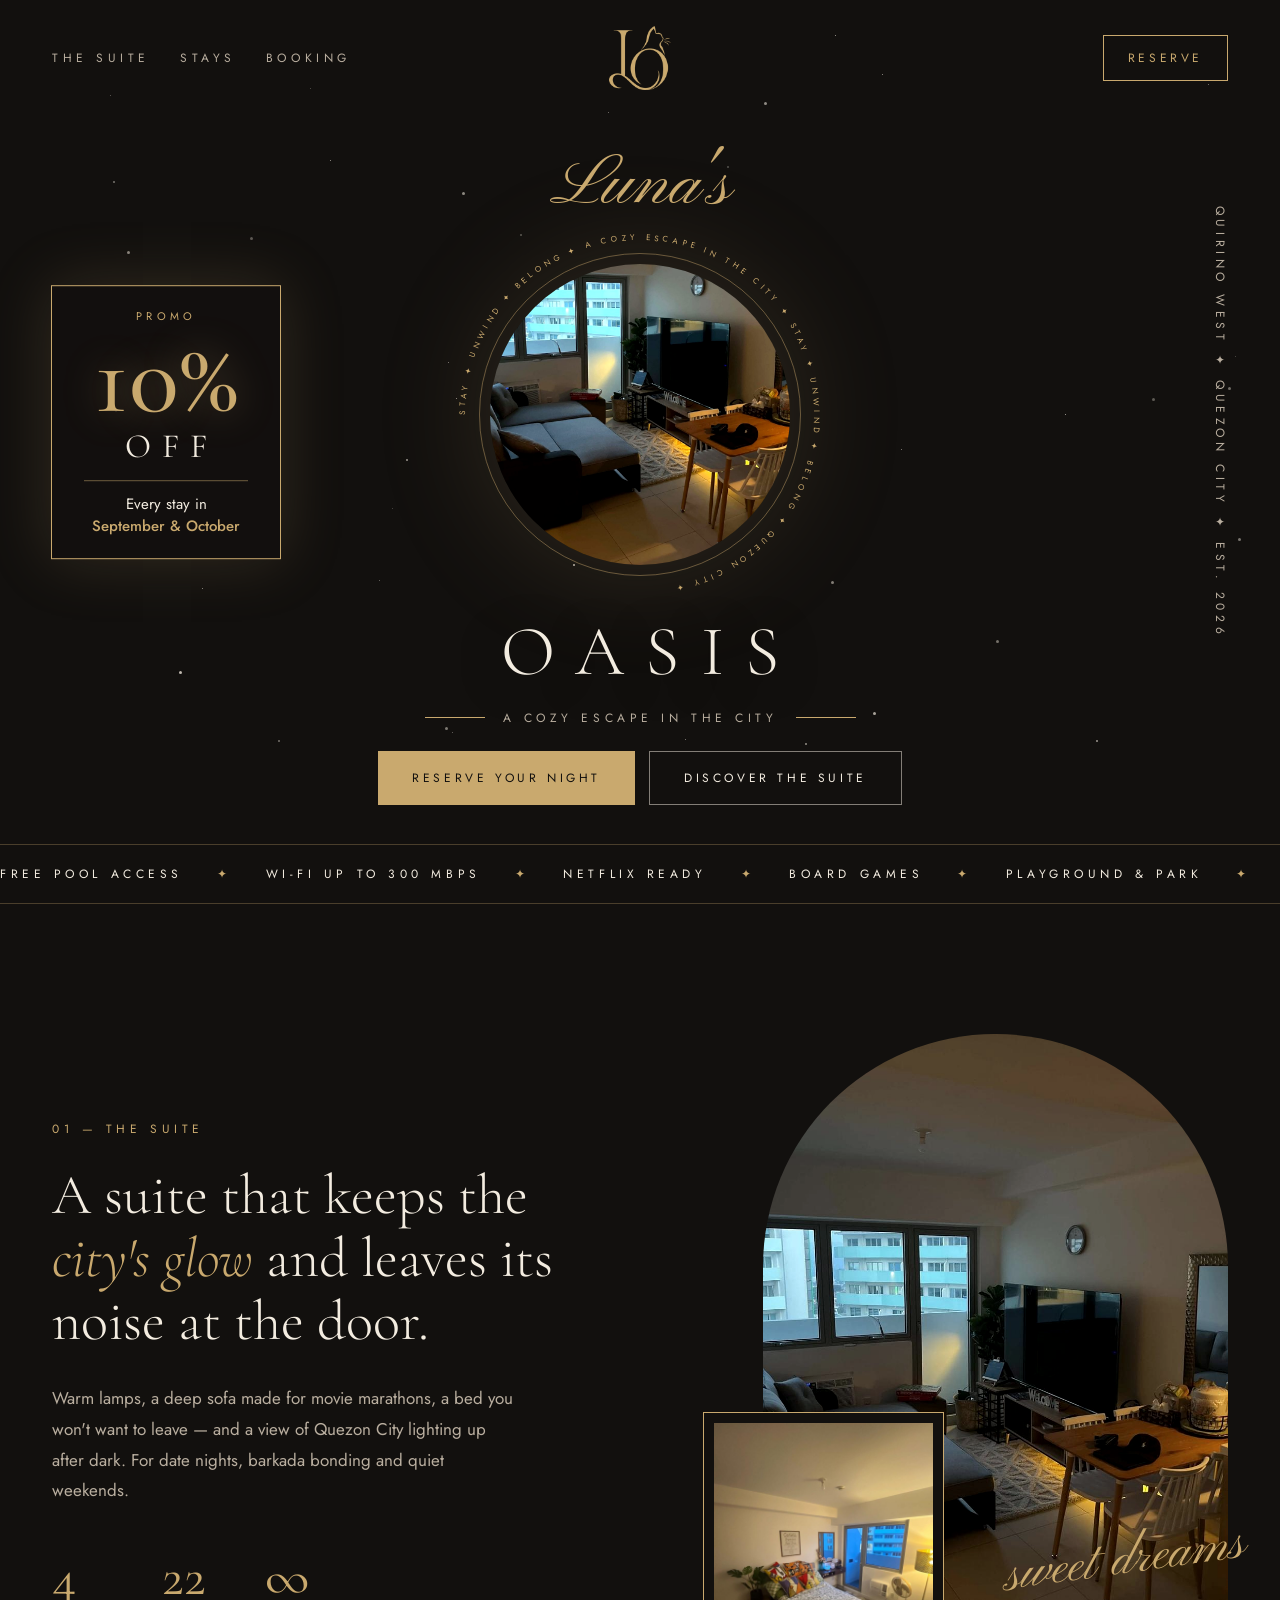
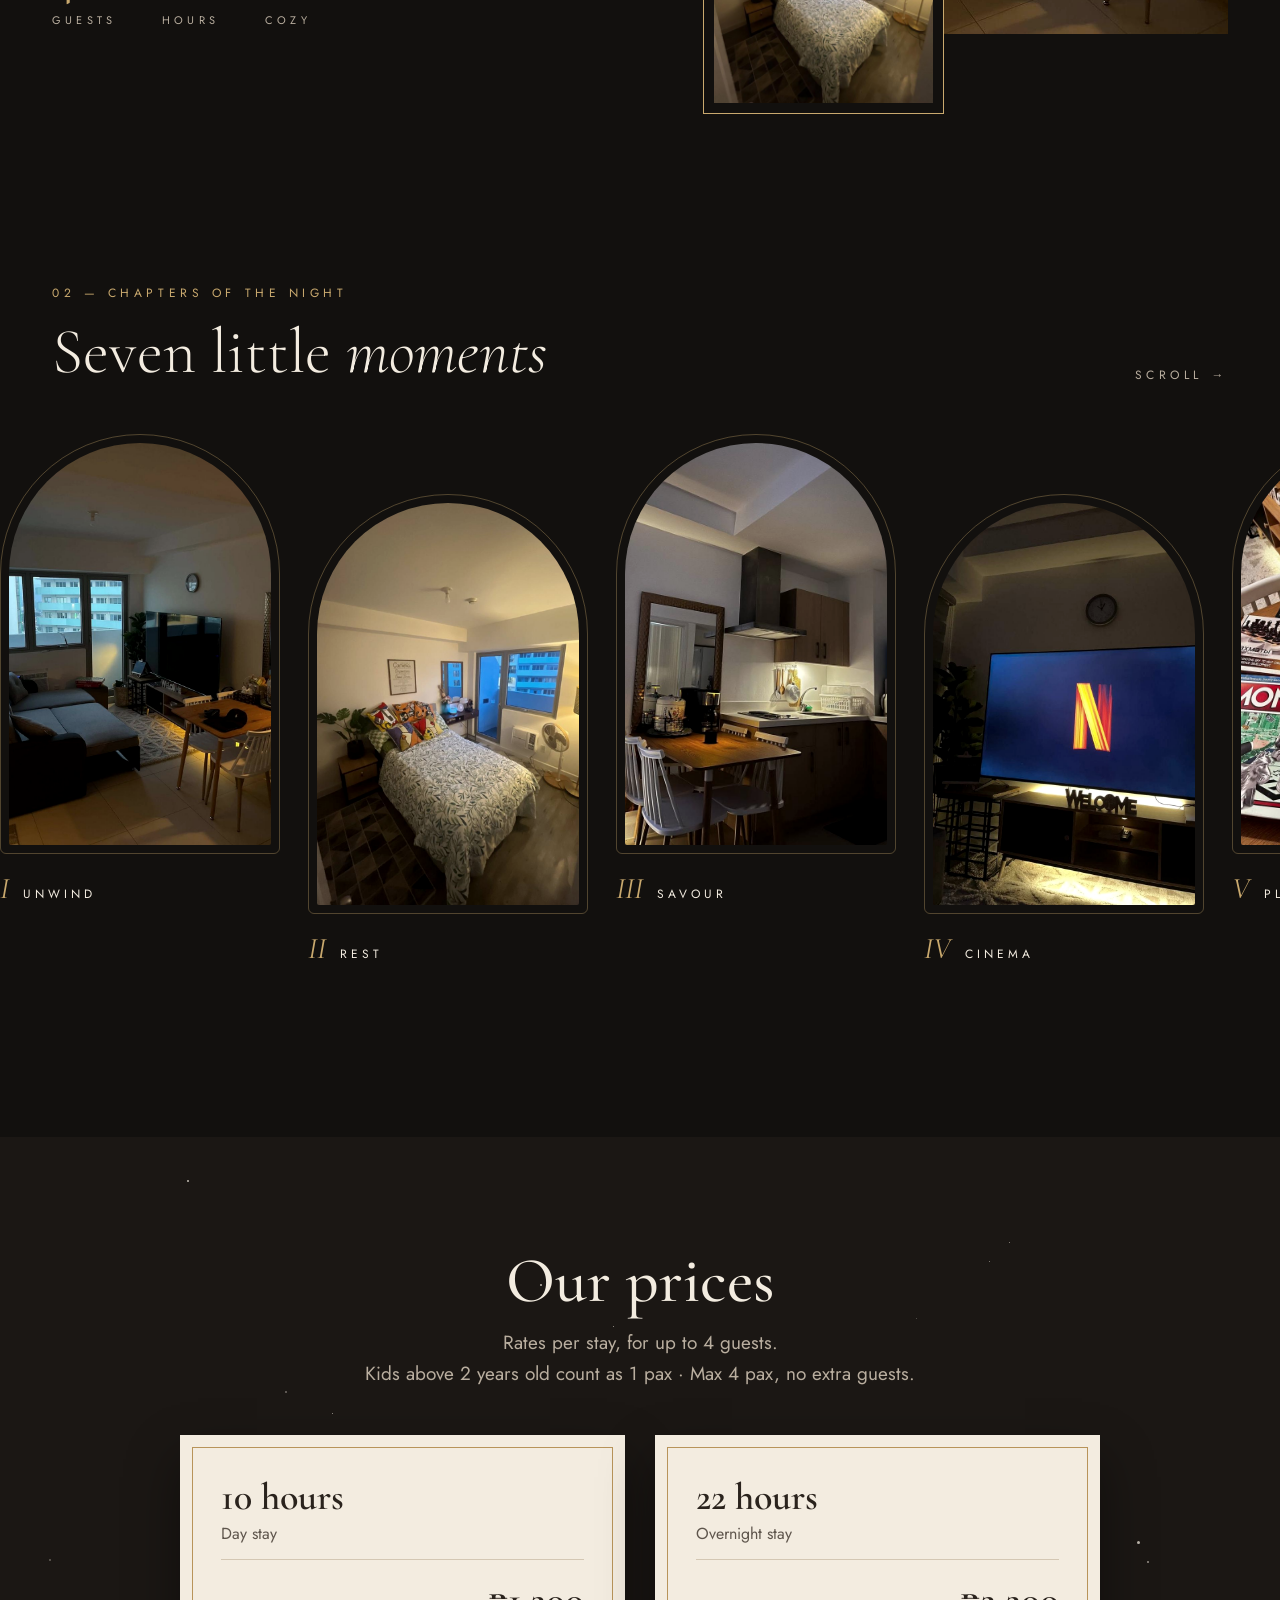
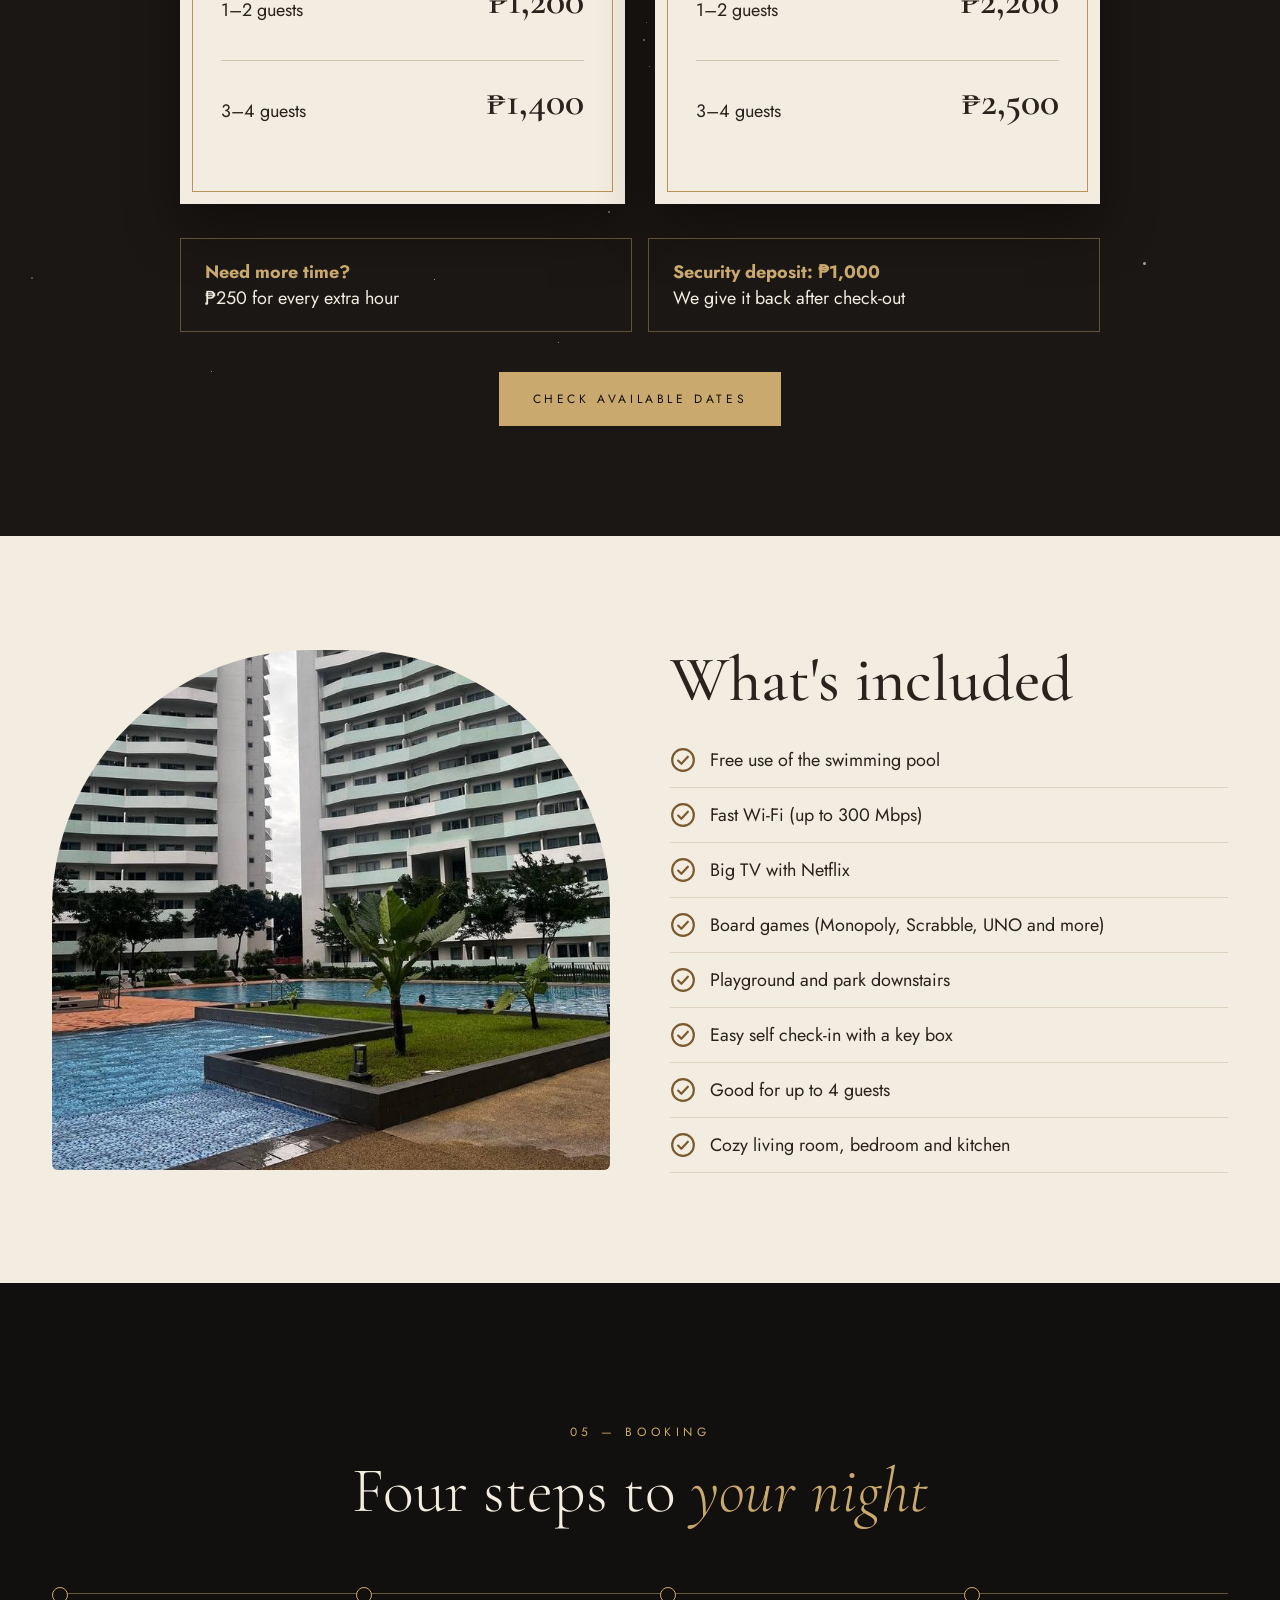
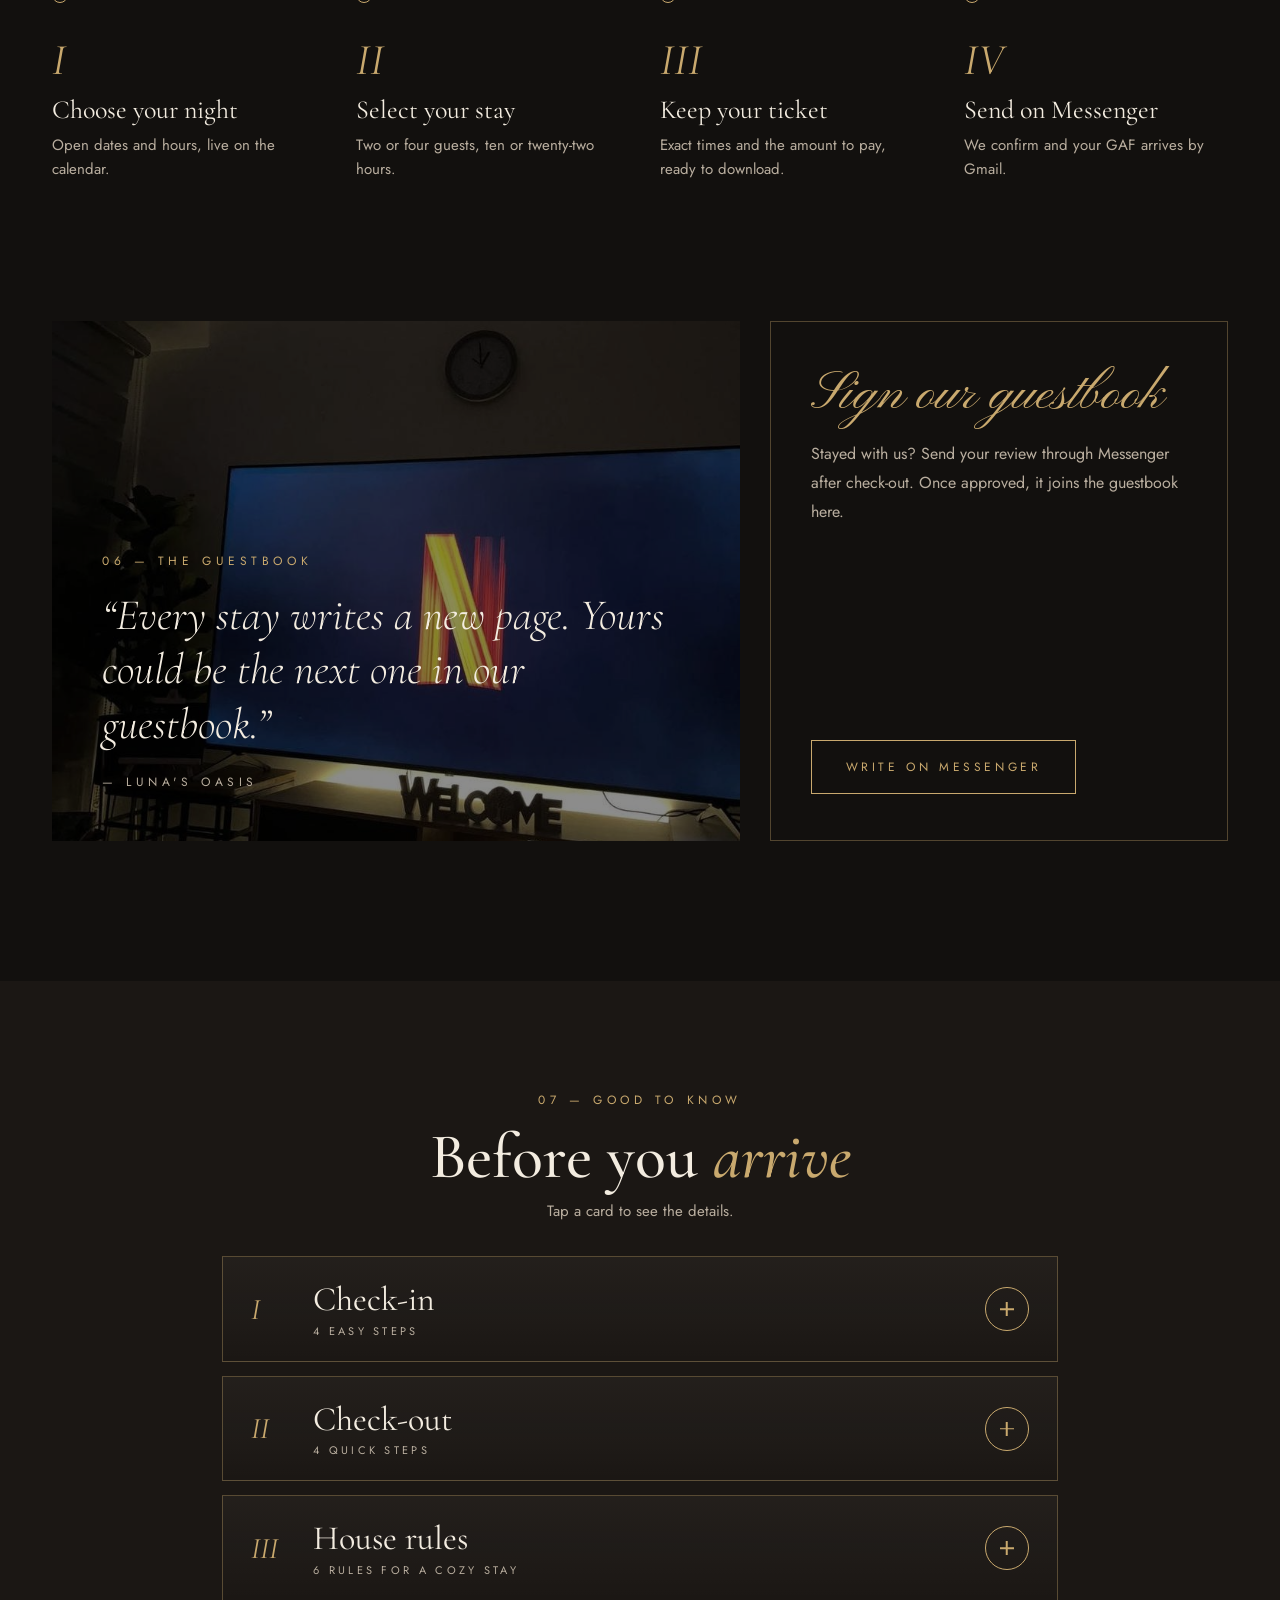
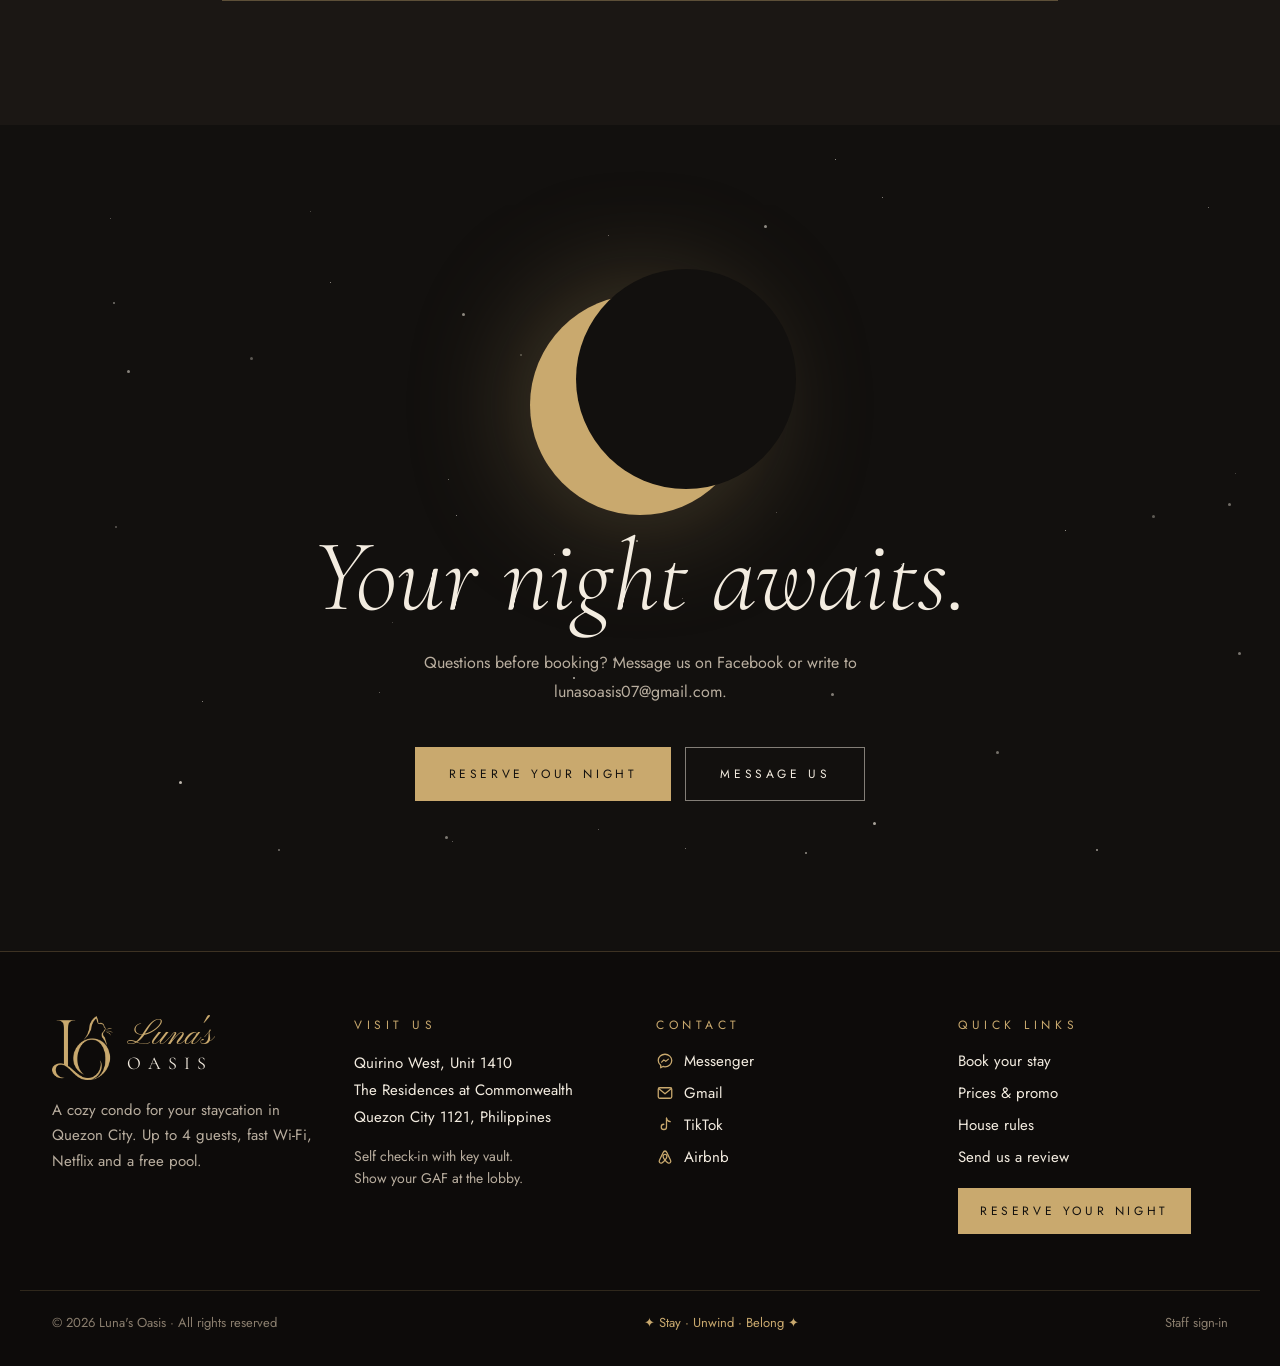
==== index.html @ e3eeac8c "Admin overview, guestbook reviews" ====
<!doctype html>
<html lang="en">
<head>
<meta charset="utf-8">
<meta name="viewport" content="width=device-width, initial-scale=1">
<title>Luna's Oasis — Staycation Condo in Quezon City</title>
<meta name="description" content="Luna's Oasis is a cozy staycation condo at The Residences at Commonwealth, Quezon City. Pool, 300 Mbps Wi-Fi, Netflix and city views. 10-hour and 22-hour stays from ₱1,200.">
<meta name="theme-color" content="#12100E">
<link rel="icon" type="image/png" href="assets/img/logo.png">
<meta property="og:type" content="website">
<meta property="og:title" content="Luna's Oasis — Staycation Condo in Quezon City">
<meta property="og:description" content="Pool, Netflix, city views and self check-in. 10-hour and 22-hour stays from ₱1,200.">
<meta property="og:image" content="https://lunasoasis.github.io/assets/img/hero-living.jpg">
<meta property="og:url" content="https://lunasoasis.github.io/">
<link rel="preconnect" href="https://fonts.googleapis.com">
<link rel="preconnect" href="https://fonts.gstatic.com" crossorigin>
<link href="https://fonts.googleapis.com/css2?family=Cormorant+Garamond:ital,wght@0,300;0,400;0,500;0,600;1,300;1,400&amp;family=Jost:wght@300;400;500&amp;family=Pinyon+Script&amp;display=swap" rel="stylesheet">
<link rel="stylesheet" href="css/landing.css?v=4">
</head>
<body>
<div style="font-family: Jost, sans-serif; color: #F3ECE0; background: #12100E; overflow: hidden">

  <section style="position: relative; min-height: 980px; background: #12100E">
    <span style="position: absolute; left: 56.8%; top: 19.7%; width: 2px; height: 2px; border-radius: 50%; background: #F3ECE0; opacity: 0.30"></span><span style="position: absolute; left: 70.4%; top: 53.2%; width: 1px; height: 1px; border-radius: 50%; background: #F3ECE0; opacity: 0.59"></span><span style="position: absolute; left: 49.7%; top: 50.3%; width: 2px; height: 2px; border-radius: 50%; background: #F3ECE0; opacity: 0.68"></span><span style="position: absolute; left: 46.7%; top: 85.2%; width: 1px; height: 1px; border-radius: 50%; background: #F3ECE0; opacity: 0.45"></span><span style="position: absolute; left: 25.8%; top: 19.0%; width: 1px; height: 1px; border-radius: 50%; background: #F3ECE0; opacity: 0.68"></span><span style="position: absolute; left: 9.9%; top: 29.7%; width: 3px; height: 3px; border-radius: 50%; background: #F3ECE0; opacity: 0.52"></span><span style="position: absolute; left: 35.0%; top: 42.9%; width: 1px; height: 1px; border-radius: 50%; background: #F3ECE0; opacity: 0.58"></span><span style="position: absolute; left: 9.0%; top: 48.6%; width: 2px; height: 2px; border-radius: 50%; background: #F3ECE0; opacity: 0.34"></span><span style="position: absolute; left: 34.8%; top: 86.1%; width: 3px; height: 3px; border-radius: 50%; background: #F3ECE0; opacity: 0.48"></span><span style="position: absolute; left: 94.4%; top: 9.9%; width: 1px; height: 1px; border-radius: 50%; background: #F3ECE0; opacity: 0.56"></span><span style="position: absolute; left: 77.8%; top: 75.8%; width: 3px; height: 3px; border-radius: 50%; background: #F3ECE0; opacity: 0.44"></span><span style="position: absolute; left: 35.6%; top: 47.2%; width: 1px; height: 1px; border-radius: 50%; background: #F3ECE0; opacity: 0.69"></span><span style="position: absolute; left: 8.6%; top: 11.3%; width: 1px; height: 1px; border-radius: 50%; background: #F3ECE0; opacity: 0.40"></span><span style="position: absolute; left: 68.9%; top: 8.8%; width: 1px; height: 1px; border-radius: 50%; background: #F3ECE0; opacity: 0.65"></span><span style="position: absolute; left: 31.7%; top: 54.4%; width: 2px; height: 2px; border-radius: 50%; background: #F3ECE0; opacity: 0.62"></span><span style="position: absolute; left: 44.8%; top: 66.8%; width: 2px; height: 2px; border-radius: 50%; background: #F3ECE0; opacity: 0.74"></span><span style="position: absolute; left: 35.3%; top: 86.7%; width: 1px; height: 1px; border-radius: 50%; background: #F3ECE0; opacity: 0.45"></span><span style="position: absolute; left: 60.6%; top: 46.9%; width: 1px; height: 1px; border-radius: 50%; background: #F3ECE0; opacity: 0.37"></span><span style="position: absolute; left: 29.6%; top: 68.7%; width: 1px; height: 1px; border-radius: 50%; background: #F3ECE0; opacity: 0.47"></span><span style="position: absolute; left: 90.0%; top: 47.2%; width: 3px; height: 3px; border-radius: 50%; background: #F3ECE0; opacity: 0.34"></span><span style="position: absolute; left: 40.6%; top: 27.7%; width: 2px; height: 2px; border-radius: 50%; background: #F3ECE0; opacity: 0.33"></span><span style="position: absolute; left: 43.3%; top: 52.0%; width: 1px; height: 1px; border-radius: 50%; background: #F3ECE0; opacity: 0.64"></span><span style="position: absolute; left: 96.7%; top: 63.8%; width: 3px; height: 3px; border-radius: 50%; background: #F3ECE0; opacity: 0.46"></span><span style="position: absolute; left: 24.2%; top: 10.4%; width: 1px; height: 1px; border-radius: 50%; background: #F3ECE0; opacity: 0.33"></span><span style="position: absolute; left: 65.2%; top: 4.1%; width: 1px; height: 1px; border-radius: 50%; background: #F3ECE0; opacity: 0.71"></span><span style="position: absolute; left: 19.5%; top: 28.1%; width: 3px; height: 3px; border-radius: 50%; background: #F3ECE0; opacity: 0.33"></span><span style="position: absolute; left: 53.3%; top: 57.3%; width: 1px; height: 1px; border-radius: 50%; background: #F3ECE0; opacity: 0.43"></span><span style="position: absolute; left: 14.0%; top: 79.5%; width: 3px; height: 3px; border-radius: 50%; background: #F3ECE0; opacity: 0.77"></span><span style="position: absolute; left: 64.9%; top: 68.8%; width: 3px; height: 3px; border-radius: 50%; background: #F3ECE0; opacity: 0.50"></span><span style="position: absolute; left: 85.6%; top: 87.7%; width: 2px; height: 2px; border-radius: 50%; background: #F3ECE0; opacity: 0.62"></span><span style="position: absolute; left: 55.7%; top: 38.4%; width: 1px; height: 1px; border-radius: 50%; background: #F3ECE0; opacity: 0.47"></span><span style="position: absolute; left: 48.2%; top: 38.6%; width: 1px; height: 1px; border-radius: 50%; background: #F3ECE0; opacity: 0.35"></span><span style="position: absolute; left: 96.5%; top: 42.2%; width: 1px; height: 1px; border-radius: 50%; background: #F3ECE0; opacity: 0.31"></span><span style="position: absolute; left: 59.7%; top: 12.1%; width: 3px; height: 3px; border-radius: 50%; background: #F3ECE0; opacity: 0.56"></span><span style="position: absolute; left: 53.5%; top: 87.5%; width: 1px; height: 1px; border-radius: 50%; background: #F3ECE0; opacity: 0.59"></span><span style="position: absolute; left: 8.8%; top: 21.5%; width: 2px; height: 2px; border-radius: 50%; background: #F3ECE0; opacity: 0.46"></span><span style="position: absolute; left: 62.9%; top: 88.0%; width: 2px; height: 2px; border-radius: 50%; background: #F3ECE0; opacity: 0.58"></span><span style="position: absolute; left: 47.5%; top: 13.3%; width: 1px; height: 1px; border-radius: 50%; background: #F3ECE0; opacity: 0.52"></span><span style="position: absolute; left: 95.9%; top: 45.8%; width: 3px; height: 3px; border-radius: 50%; background: #F3ECE0; opacity: 0.42"></span><span style="position: absolute; left: 15.8%; top: 69.7%; width: 1px; height: 1px; border-radius: 50%; background: #F3ECE0; opacity: 0.66"></span><span style="position: absolute; left: 47.9%; top: 64.6%; width: 3px; height: 3px; border-radius: 50%; background: #F3ECE0; opacity: 0.53"></span><span style="position: absolute; left: 21.7%; top: 87.7%; width: 2px; height: 2px; border-radius: 50%; background: #F3ECE0; opacity: 0.45"></span><span style="position: absolute; left: 68.2%; top: 84.4%; width: 3px; height: 3px; border-radius: 50%; background: #F3ECE0; opacity: 0.67"></span><span style="position: absolute; left: 30.6%; top: 60.2%; width: 1px; height: 1px; border-radius: 50%; background: #F3ECE0; opacity: 0.30"></span><span style="position: absolute; left: 83.2%; top: 49.1%; width: 1px; height: 1px; border-radius: 50%; background: #F3ECE0; opacity: 0.75"></span><span style="position: absolute; left: 36.1%; top: 22.8%; width: 3px; height: 3px; border-radius: 50%; background: #F3ECE0; opacity: 0.55"></span>
      <header class="wrap" style="position: relative; z-index: 3; width: 100%; display: grid; grid-template-columns: 1fr auto 1fr; align-items: center; gap: 16px; padding-top: 26px; padding-bottom: 26px">
      <nav class="hide-m" aria-label="Main" style="display: flex; gap: 30px"><a href="#suite" class="cap" style="color: #B9AE9F; text-decoration: none">The suite</a><a href="#prices" class="cap" style="color: #B9AE9F; text-decoration: none">Stays</a><a href="#ritual" class="cap" style="color: #B9AE9F; text-decoration: none">Booking</a></nav>
      <a href="./" class="logo-link" aria-label="Luna's Oasis home" style="display: flex; align-items: center; justify-content: center; text-decoration: none"><img src="assets/img/logo.png" alt="Luna's Oasis" style="height: 64px; width: auto"></a>
      <div class="head-right" style="display: flex; justify-content: flex-end"><a href="book.html" class="btn" style="border: 1px solid #C9A96E; color: #C9A96E; min-height: 46px; padding: 0 24px">Reserve</a></div>
    </header>

    <div style="position: relative; z-index: 2; display: flex; flex-direction: column; align-items: center; padding: 10px 18px 0">
      <div class="luna" style="font-family: 'Pinyon Script', cursive; font-size: 120px; line-height: 1; color: #C9A96E; position: relative; z-index: 3; margin-bottom: -46px">Luna's</div>
      <div style="position: relative; width: min(600px, 88vw); aspect-ratio: 1">
        <svg class="ring" viewBox="0 0 600 600" aria-hidden="true" style="position: absolute; inset: 0; width: 100%; height: 100%">
          <defs><path id="circ" d="M300,300 m-282,0 a282,282 0 1,1 564,0 a282,282 0 1,1 -564,0"></path></defs>
          <text font-size="13" letter-spacing="7" fill="#C9A96E" font-family="Jost, sans-serif"><textPath href="#circ">STAY ✦ UNWIND ✦ BELONG ✦ A COZY ESCAPE IN THE CITY ✦ STAY ✦ UNWIND ✦ BELONG ✦ QUEZON CITY ✦ </textPath></text>
        </svg>
        <div style="position: absolute; inset: 36px; border-radius: 50%; border: 1px solid rgba(201,169,110,.45); padding: 10px; box-sizing: border-box">
          <div style="width: 100%; height: 100%; border-radius: 50%; overflow: hidden; box-shadow: 0 0 120px rgba(201,169,110,.18)"><img src="assets/img/hero-living.jpg" alt="Luna's Oasis living room" style="width: 100%; height: 100%; object-fit: cover; object-position: center top; display: block; transform: scale(1.1); transform-origin: center top; filter: saturate(.95) contrast(1.04)"></div>
        </div>
      </div>
      <div class="oasis" style="font-family: 'Cormorant Garamond', serif; font-weight: 300; font-size: 170px; letter-spacing: .32em; padding-left: .32em; line-height: 1; margin-top: -92px; position: relative; z-index: 3; color: #F3ECE0; text-shadow: 0 6px 40px rgba(0,0,0,.6)">OASIS</div>
      <div style="display: flex; align-items: center; gap: 18px; margin-top: 26px"><span style="width: 60px; height: 1px; background: #C9A96E"></span><span class="cap" style="color: #B9AE9F">A cozy escape in the city</span><span style="width: 60px; height: 1px; background: #C9A96E"></span></div>
      <div style="display: flex; flex-wrap: wrap; justify-content: center; gap: 14px; margin: 34px 0 70px">
        <a href="book.html" class="btn" style="background: #C9A96E; color: #12100E">Reserve your night</a>
        <a href="#suite" class="btn" style="border: 1px solid rgba(243,236,224,.5); color: #F3ECE0">Discover the suite</a>
      </div>
    </div>
    <div class="hide-m" style="position: absolute; left: 4%; top: 40%; z-index: 2; width: 230px; border: 1px solid #C9A96E; padding: 22px 22px 20px; background: rgba(18,16,14,.72); box-shadow: 0 0 60px rgba(201,169,110,.18); text-align: center; box-sizing: border-box">
      <div class="cap" style="color: #C9A96E; font-size: 11px">Promo</div>
      <div style="font-family: 'Cormorant Garamond', serif; font-weight: 500; font-size: 104px; line-height: .9; color: #C9A96E; margin-top: 8px; text-shadow: 0 0 40px rgba(201,169,110,.45)">10%</div>
      <div style="font-family: 'Cormorant Garamond', serif; font-size: 34px; letter-spacing: .32em; padding-left: .32em; line-height: 1; margin-top: 4px">OFF</div>
      <div style="height: 1px; background: rgba(201,169,110,.5); margin: 16px 10px 12px"></div>
      <div style="font-size: 15px; line-height: 1.5; color: #F3ECE0">Every stay in<br><b style="color: #C9A96E; font-weight: 500">September &amp; October</b></div>
    </div>
    <div class="hide-m cap" style="position: absolute; right: 4%; top: 32%; z-index: 2; writing-mode: vertical-rl; color: #B9AE9F">Quirino West ✦ Quezon City ✦ Est. 2026</div>
  </section>

  <div style="border-top: 1px solid rgba(201,169,110,.3); border-bottom: 1px solid rgba(201,169,110,.3); overflow: hidden; padding: 20px 0">
    <div class="marq cap" style="display: flex; gap: 34px; width: max-content; color: #F3ECE0; white-space: nowrap"><span>Free pool access</span><span style="color: #C9A96E">✦</span> <span>Wi-Fi up to 300 Mbps</span><span style="color: #C9A96E">✦</span> <span>Netflix ready</span><span style="color: #C9A96E">✦</span> <span>Board games</span><span style="color: #C9A96E">✦</span> <span>Playground &amp; park</span><span style="color: #C9A96E">✦</span> <span>Max 4 pax</span><span style="color: #C9A96E">✦</span> <span>Self check-in</span><span style="color: #C9A96E">✦</span> <span>City view</span><span style="color: #C9A96E">✦</span> <span>Free pool access</span><span style="color: #C9A96E">✦</span> <span>Wi-Fi up to 300 Mbps</span><span style="color: #C9A96E">✦</span> <span>Netflix ready</span><span style="color: #C9A96E">✦</span> <span>Board games</span><span style="color: #C9A96E">✦</span> <span>Playground &amp; park</span><span style="color: #C9A96E">✦</span> <span>Max 4 pax</span><span style="color: #C9A96E">✦</span> <span>Self check-in</span><span style="color: #C9A96E">✦</span> <span>City view</span><span style="color: #C9A96E">✦</span></div>
  </div>

  <section id="suite" class="sec" style="padding: 130px 0">
    <div class="wrap two" style="display: grid; grid-template-columns: 1.05fr .95fr; gap: 70px; align-items: center">
      <div>
        <div class="cap" style="color: #C9A96E; margin-bottom: 26px">01 — The suite</div>
        <p style="font-family: 'Cormorant Garamond', serif; font-weight: 300; font-size: clamp(36px, 4.4vw, 62px); line-height: 1.12; margin: 0">A suite that keeps the <em style="color: #C9A96E">city's glow</em> and leaves its noise at the door.</p>
        <p style="color: #B9AE9F; line-height: 1.8; font-size: 17px; max-width: 470px; margin: 30px 0 0">Warm lamps, a deep sofa made for movie marathons, a bed you won't want to leave — and a view of Quezon City lighting up after dark. For date nights, barkada bonding and quiet weekends.</p>
        <div style="display: flex; gap: 46px; margin-top: 44px">
          <div><div style="font-family: 'Cormorant Garamond', serif; font-size: 54px; color: #C9A96E; line-height: 1">4</div><div class="cap" style="color: #B9AE9F; margin-top: 8px; font-size: 11px">Guests</div></div>
          <div><div style="font-family: 'Cormorant Garamond', serif; font-size: 54px; color: #C9A96E; line-height: 1">22</div><div class="cap" style="color: #B9AE9F; margin-top: 8px; font-size: 11px">Hours</div></div>
          <div><div style="font-family: 'Cormorant Garamond', serif; font-size: 54px; color: #C9A96E; line-height: 1">∞</div><div class="cap" style="color: #B9AE9F; margin-top: 8px; font-size: 11px">Cozy</div></div>
        </div>
      </div>
      <div style="position: relative; padding: 0 0 80px 60px">
        <div style="height: 600px; border-radius: 300px 300px 0 0; overflow: hidden"><img loading="lazy" decoding="async" src="assets/img/living-room.jpg" alt="Living room" style="width: 100%; height: 100%; object-fit: cover; display: block; filter: saturate(.85) contrast(1.05)"></div>
        <div style="position: absolute; left: 0; bottom: 0; width: 46%; aspect-ratio: 4/5; padding: 10px; background: #12100E; border: 1px solid #C9A96E; box-sizing: border-box"><img loading="lazy" decoding="async" src="assets/img/bedroom.jpg" alt="Bedroom" style="width: 100%; height: 100%; object-fit: cover; display: block"></div>
        <div class="hide-m" style="position: absolute; right: -18px; bottom: 120px; font-family: 'Pinyon Script', cursive; font-size: 54px; color: #C9A96E; transform: rotate(-8deg)">sweet dreams</div>
      </div>
    </div>
  </section>

  <section class="sec s-chap" style="padding: 40px 0 150px">
    <div class="wrap" style="display: flex; flex-wrap: wrap; justify-content: space-between; align-items: flex-end; gap: 20px; margin-bottom: 50px">
      <div><div class="cap" style="color: #C9A96E; margin-bottom: 18px">02 — Chapters of the night</div><h2 style="font-family: 'Cormorant Garamond', serif; font-weight: 300; font-size: clamp(40px, 5vw, 72px); margin: 0; line-height: 1">Seven little <em>moments</em></h2></div>
      <div class="cap" style="color: #B9AE9F">Scroll →</div>
    </div>
    <div class="film" style="display: flex; gap: 28px; overflow-x: auto; scroll-snap-type: x mandatory; padding: 0 max(32px, calc((100vw - 1240px) / 2 + 32px)) 80px"><figure class="ch" style="margin: 0; flex: none; width: 280px; scroll-snap-align: start; transform: translateY(0px)">
          <div style="height: 420px; border-radius: 140px 140px 6px 6px; overflow: hidden; border: 1px solid rgba(201,169,110,.35); padding: 8px; box-sizing: border-box"><div style="height: 100%; border-radius: 132px 132px 2px 2px; overflow: hidden"><img loading="lazy" decoding="async" src="assets/img/living-room.jpg" alt="Unwind" style="width: 100%; height: 100%; object-fit: cover; object-position: center; display: block; filter: saturate(.85) contrast(1.05)"></div></div>
          <figcaption style="display: flex; align-items: baseline; gap: 14px; margin-top: 16px"><span style="font-family: 'Cormorant Garamond', serif; font-size: 30px; color: #C9A96E; font-style: italic">I</span><span style="font-size: 12px; letter-spacing: .34em; text-transform: uppercase; color: #F3ECE0">Unwind</span></figcaption></figure><figure class="ch" style="margin: 0; flex: none; width: 280px; scroll-snap-align: start; transform: translateY(60px)">
          <div style="height: 420px; border-radius: 140px 140px 6px 6px; overflow: hidden; border: 1px solid rgba(201,169,110,.35); padding: 8px; box-sizing: border-box"><div style="height: 100%; border-radius: 132px 132px 2px 2px; overflow: hidden"><img loading="lazy" decoding="async" src="assets/img/bedroom.jpg" alt="Rest" style="width: 100%; height: 100%; object-fit: cover; object-position: center; display: block; filter: saturate(.85) contrast(1.05)"></div></div>
          <figcaption style="display: flex; align-items: baseline; gap: 14px; margin-top: 16px"><span style="font-family: 'Cormorant Garamond', serif; font-size: 30px; color: #C9A96E; font-style: italic">II</span><span style="font-size: 12px; letter-spacing: .34em; text-transform: uppercase; color: #F3ECE0">Rest</span></figcaption></figure><figure class="ch" style="margin: 0; flex: none; width: 280px; scroll-snap-align: start; transform: translateY(0px)">
          <div style="height: 420px; border-radius: 140px 140px 6px 6px; overflow: hidden; border: 1px solid rgba(201,169,110,.35); padding: 8px; box-sizing: border-box"><div style="height: 100%; border-radius: 132px 132px 2px 2px; overflow: hidden"><img loading="lazy" decoding="async" src="assets/img/savour.jpg" alt="Savour" style="width: 100%; height: 100%; object-fit: cover; object-position: center; display: block; filter: saturate(.85) contrast(1.05)"></div></div>
          <figcaption style="display: flex; align-items: baseline; gap: 14px; margin-top: 16px"><span style="font-family: 'Cormorant Garamond', serif; font-size: 30px; color: #C9A96E; font-style: italic">III</span><span style="font-size: 12px; letter-spacing: .34em; text-transform: uppercase; color: #F3ECE0">Savour</span></figcaption></figure><figure class="ch" style="margin: 0; flex: none; width: 280px; scroll-snap-align: start; transform: translateY(60px)">
          <div style="height: 420px; border-radius: 140px 140px 6px 6px; overflow: hidden; border: 1px solid rgba(201,169,110,.35); padding: 8px; box-sizing: border-box"><div style="height: 100%; border-radius: 132px 132px 2px 2px; overflow: hidden"><img loading="lazy" decoding="async" src="assets/img/cinema.jpg" alt="Cinema" style="width: 100%; height: 100%; object-fit: cover; object-position: center; display: block; filter: saturate(.85) contrast(1.05)"></div></div>
          <figcaption style="display: flex; align-items: baseline; gap: 14px; margin-top: 16px"><span style="font-family: 'Cormorant Garamond', serif; font-size: 30px; color: #C9A96E; font-style: italic">IV</span><span style="font-size: 12px; letter-spacing: .34em; text-transform: uppercase; color: #F3ECE0">Cinema</span></figcaption></figure><figure class="ch" style="margin: 0; flex: none; width: 280px; scroll-snap-align: start; transform: translateY(0px)">
          <div style="height: 420px; border-radius: 140px 140px 6px 6px; overflow: hidden; border: 1px solid rgba(201,169,110,.35); padding: 8px; box-sizing: border-box"><div style="height: 100%; border-radius: 132px 132px 2px 2px; overflow: hidden"><img loading="lazy" decoding="async" src="assets/img/play.jpg" alt="Play" style="width: 100%; height: 100%; object-fit: cover; object-position: center; display: block; filter: saturate(.85) contrast(1.05)"></div></div>
          <figcaption style="display: flex; align-items: baseline; gap: 14px; margin-top: 16px"><span style="font-family: 'Cormorant Garamond', serif; font-size: 30px; color: #C9A96E; font-style: italic">V</span><span style="font-size: 12px; letter-spacing: .34em; text-transform: uppercase; color: #F3ECE0">Play</span></figcaption></figure><figure class="ch" style="margin: 0; flex: none; width: 280px; scroll-snap-align: start; transform: translateY(60px)">
          <div style="height: 420px; border-radius: 140px 140px 6px 6px; overflow: hidden; border: 1px solid rgba(201,169,110,.35); padding: 8px; box-sizing: border-box"><div style="height: 100%; border-radius: 132px 132px 2px 2px; overflow: hidden"><img loading="lazy" decoding="async" src="assets/img/swim.jpg" alt="Swim" style="width: 100%; height: 100%; object-fit: cover; object-position: center 70%; display: block; filter: saturate(.85) contrast(1.05)"></div></div>
          <figcaption style="display: flex; align-items: baseline; gap: 14px; margin-top: 16px"><span style="font-family: 'Cormorant Garamond', serif; font-size: 30px; color: #C9A96E; font-style: italic">VI</span><span style="font-size: 12px; letter-spacing: .34em; text-transform: uppercase; color: #F3ECE0">Swim</span></figcaption></figure><figure class="ch" style="margin: 0; flex: none; width: 280px; scroll-snap-align: start; transform: translateY(0px)">
          <div style="height: 420px; border-radius: 140px 140px 6px 6px; overflow: hidden; border: 1px solid rgba(201,169,110,.35); padding: 8px; box-sizing: border-box"><div style="height: 100%; border-radius: 132px 132px 2px 2px; overflow: hidden"><img loading="lazy" decoding="async" src="assets/img/breathe.jpg" alt="Breathe" style="width: 100%; height: 100%; object-fit: cover; object-position: center 30%; display: block; filter: saturate(.85) contrast(1.05)"></div></div>
          <figcaption style="display: flex; align-items: baseline; gap: 14px; margin-top: 16px"><span style="font-family: 'Cormorant Garamond', serif; font-size: 30px; color: #C9A96E; font-style: italic">VII</span><span style="font-size: 12px; letter-spacing: .34em; text-transform: uppercase; color: #F3ECE0">Breathe</span></figcaption></figure></div>
  </section>

  <section id="prices" class="sec" style="position: relative; background: #1B1714">
    <span style="position: absolute; left: 21.6%; top: 58.5%; width: 3px; height: 3px; border-radius: 50%; background: #F3ECE0; opacity: 0.75"></span><span style="position: absolute; left: 82.7%; top: 45.7%; width: 2px; height: 2px; border-radius: 50%; background: #F3ECE0; opacity: 0.61"></span><span style="position: absolute; left: 78.8%; top: 10.5%; width: 1px; height: 1px; border-radius: 50%; background: #F3ECE0; opacity: 0.61"></span><span style="position: absolute; left: 89.3%; top: 72.6%; width: 3px; height: 3px; border-radius: 50%; background: #F3ECE0; opacity: 0.66"></span><span style="position: absolute; left: 47.9%; top: 18.9%; width: 1px; height: 1px; border-radius: 50%; background: #F3ECE0; opacity: 0.68"></span><span style="position: absolute; left: 33.9%; top: 74.3%; width: 1px; height: 1px; border-radius: 50%; background: #F3ECE0; opacity: 0.78"></span><span style="position: absolute; left: 40.0%; top: 38.7%; width: 2px; height: 2px; border-radius: 50%; background: #F3ECE0; opacity: 0.77"></span><span style="position: absolute; left: 71.6%; top: 18.1%; width: 1px; height: 1px; border-radius: 50%; background: #F3ECE0; opacity: 0.32"></span><span style="position: absolute; left: 16.5%; top: 83.5%; width: 1px; height: 1px; border-radius: 50%; background: #F3ECE0; opacity: 0.69"></span><span style="position: absolute; left: 16.0%; top: 76.6%; width: 3px; height: 3px; border-radius: 50%; background: #F3ECE0; opacity: 0.79"></span><span style="position: absolute; left: 65.1%; top: 34.2%; width: 2px; height: 2px; border-radius: 50%; background: #F3ECE0; opacity: 0.55"></span><span style="position: absolute; left: 14.6%; top: 4.3%; width: 2px; height: 2px; border-radius: 50%; background: #F3ECE0; opacity: 0.78"></span><span style="position: absolute; left: 64.4%; top: 49.9%; width: 1px; height: 1px; border-radius: 50%; background: #F3ECE0; opacity: 0.76"></span><span style="position: absolute; left: 43.6%; top: 80.6%; width: 1px; height: 1px; border-radius: 50%; background: #F3ECE0; opacity: 0.70"></span><span style="position: absolute; left: 22.3%; top: 25.4%; width: 2px; height: 2px; border-radius: 50%; background: #F3ECE0; opacity: 0.41"></span><span style="position: absolute; left: 25.1%; top: 55.2%; width: 2px; height: 2px; border-radius: 50%; background: #F3ECE0; opacity: 0.39"></span><span style="position: absolute; left: 42.2%; top: 14.7%; width: 2px; height: 2px; border-radius: 50%; background: #F3ECE0; opacity: 0.75"></span><span style="position: absolute; left: 36.0%; top: 43.8%; width: 1px; height: 1px; border-radius: 50%; background: #F3ECE0; opacity: 0.57"></span><span style="position: absolute; left: 88.8%; top: 40.4%; width: 3px; height: 3px; border-radius: 50%; background: #F3ECE0; opacity: 0.75"></span><span style="position: absolute; left: 50.2%; top: 50.3%; width: 2px; height: 2px; border-radius: 50%; background: #F3ECE0; opacity: 0.54"></span><span style="position: absolute; left: 3.8%; top: 42.2%; width: 2px; height: 2px; border-radius: 50%; background: #F3ECE0; opacity: 0.35"></span><span style="position: absolute; left: 2.4%; top: 74.1%; width: 2px; height: 2px; border-radius: 50%; background: #F3ECE0; opacity: 0.34"></span><span style="position: absolute; left: 47.5%; top: 67.5%; width: 2px; height: 2px; border-radius: 50%; background: #F3ECE0; opacity: 0.56"></span><span style="position: absolute; left: 33.3%; top: 49.1%; width: 1px; height: 1px; border-radius: 50%; background: #F3ECE0; opacity: 0.56"></span><span style="position: absolute; left: 77.3%; top: 12.4%; width: 1px; height: 1px; border-radius: 50%; background: #F3ECE0; opacity: 0.56"></span><span style="position: absolute; left: 25.9%; top: 27.6%; width: 1px; height: 1px; border-radius: 50%; background: #F3ECE0; opacity: 0.67"></span><span style="position: absolute; left: 50.7%; top: 53.0%; width: 1px; height: 1px; border-radius: 50%; background: #F3ECE0; opacity: 0.67"></span><span style="position: absolute; left: 89.6%; top: 42.4%; width: 2px; height: 2px; border-radius: 50%; background: #F3ECE0; opacity: 0.59"></span><span style="position: absolute; left: 50.5%; top: 48.6%; width: 1px; height: 1px; border-radius: 50%; background: #F3ECE0; opacity: 0.63"></span><span style="position: absolute; left: 45.4%; top: 50.5%; width: 2px; height: 2px; border-radius: 50%; background: #F3ECE0; opacity: 0.51"></span>
    <div class="wrap" style="position: relative">
      <div style="text-align: center; margin-bottom: 46px"><h2 class="h2">Our prices</h2><p class="lead" style="color: #B9AE9F; margin: 14px 0 0"><span data-price-note>Promo prices for September &amp; October.</span><br>Kids above 2 years old count as 1 pax · Max 4 pax, no extra guests.</p></div>
      <div style="display: grid; grid-template-columns: repeat(auto-fit, minmax(min(320px, 100%), 1fr)); gap: 30px; max-width: 920px; margin: 0 auto">
        <div style="background: #F3ECE0; color: #2A231D; padding: 12px; box-shadow: 0 24px 50px rgba(0,0,0,.4)">
        <div style="border: 1px solid #B8945A; padding: 30px 28px">
          <div style="font-family: 'Cormorant Garamond', serif; font-size: 38px; font-weight: 600; line-height: 1">10 hours</div>
          <div style="font-size: 16px; color: #5E554C; margin: 6px 0 14px">Day stay</div><div style="display: flex; justify-content: space-between; align-items: center; gap: 12px; padding: 16px 0; border-top: 1px solid rgba(122,90,46,.25)"><span style="font-size: 18px">1–2 guests</span><span style="text-align: right"><span style="font-family: 'Cormorant Garamond', serif; font-size: 40px; font-weight: 600; color: #2A231D" data-price="10H:rate_1_2_pax">₱1,080</span><span style="display: block; font-size: 14px; color: #5E554C" data-was="10H:rate_1_2_pax">was <s>₱1,200</s></span></span></div><div style="display: flex; justify-content: space-between; align-items: center; gap: 12px; padding: 16px 0; border-top: 1px solid rgba(122,90,46,.25)"><span style="font-size: 18px">3–4 guests</span><span style="text-align: right"><span style="font-family: 'Cormorant Garamond', serif; font-size: 40px; font-weight: 600; color: #2A231D" data-price="10H:rate_3_4_pax">₱1,260</span><span style="display: block; font-size: 14px; color: #5E554C" data-was="10H:rate_3_4_pax">was <s>₱1,400</s></span></span></div>
        </div></div>
        <div style="background: #F3ECE0; color: #2A231D; padding: 12px; box-shadow: 0 24px 50px rgba(0,0,0,.4)">
        <div style="border: 1px solid #B8945A; padding: 30px 28px">
          <div style="font-family: 'Cormorant Garamond', serif; font-size: 38px; font-weight: 600; line-height: 1">22 hours</div>
          <div style="font-size: 16px; color: #5E554C; margin: 6px 0 14px">Overnight stay</div><div style="display: flex; justify-content: space-between; align-items: center; gap: 12px; padding: 16px 0; border-top: 1px solid rgba(122,90,46,.25)"><span style="font-size: 18px">1–2 guests</span><span style="text-align: right"><span style="font-family: 'Cormorant Garamond', serif; font-size: 40px; font-weight: 600; color: #2A231D" data-price="22H:rate_1_2_pax">₱1,980</span><span style="display: block; font-size: 14px; color: #5E554C" data-was="22H:rate_1_2_pax">was <s>₱2,200</s></span></span></div><div style="display: flex; justify-content: space-between; align-items: center; gap: 12px; padding: 16px 0; border-top: 1px solid rgba(122,90,46,.25)"><span style="font-size: 18px">3–4 guests</span><span style="text-align: right"><span style="font-family: 'Cormorant Garamond', serif; font-size: 40px; font-weight: 600; color: #2A231D" data-price="22H:rate_3_4_pax">₱2,250</span><span style="display: block; font-size: 14px; color: #5E554C" data-was="22H:rate_3_4_pax">was <s>₱2,500</s></span></span></div>
        </div></div>
      </div>
      <div style="max-width: 920px; margin: 34px auto 0; display: grid; grid-template-columns: repeat(auto-fit, minmax(min(280px, 100%), 1fr)); gap: 16px">
        <div style="border: 1px solid rgba(201,169,110,.4); padding: 20px 24px; font-size: 18px"><b style="color: #C9A96E">Need more time?</b><br><span data-extra>₱250</span> for every extra hour</div>
        <div style="border: 1px solid rgba(201,169,110,.4); padding: 20px 24px; font-size: 18px"><b style="color: #C9A96E">Security deposit: <span data-deposit>₱1,000</span></b><br>We give it back after check-out</div>
      </div>
      <div style="text-align: center; margin-top: 40px"><a href="book.html" class="btn" style="background: #C9A96E; color: #12100E">Check available dates</a></div>
    </div>
  </section>

  <section class="sec s-incl" style="background: #F3ECE0; color: #2A231D">
    <div class="wrap" style="display: grid; grid-template-columns: repeat(auto-fit, minmax(min(380px, 100%), 1fr)); gap: 60px; align-items: center">
      <div style="height: 520px; border-radius: 260px 260px 6px 6px; overflow: hidden"><img loading="lazy" decoding="async" src="assets/img/swim.jpg" alt="Swimming pool" style="width: 100%; height: 100%; object-fit: cover; object-position: center 70%; display: block"></div>
      <div><h2 class="h2" style="margin-bottom: 20px">What's included</h2><div style="display: flex; gap: 14px; align-items: center; padding: 14px 0; border-bottom: 1px solid rgba(122,90,46,.18); font-size: 18px"><svg width="26" height="26" viewBox="0 0 24 24" fill="none" stroke="#7A5A2E" stroke-width="2" stroke-linecap="round" stroke-linejoin="round" aria-hidden="true" style="flex: none"><circle cx="12" cy="12" r="10"></circle><path d="M7.5 12.5l3 3 6-6.5"></path></svg><span>Free use of the swimming pool</span></div><div style="display: flex; gap: 14px; align-items: center; padding: 14px 0; border-bottom: 1px solid rgba(122,90,46,.18); font-size: 18px"><svg width="26" height="26" viewBox="0 0 24 24" fill="none" stroke="#7A5A2E" stroke-width="2" stroke-linecap="round" stroke-linejoin="round" aria-hidden="true" style="flex: none"><circle cx="12" cy="12" r="10"></circle><path d="M7.5 12.5l3 3 6-6.5"></path></svg><span>Fast Wi-Fi (up to 300 Mbps)</span></div><div style="display: flex; gap: 14px; align-items: center; padding: 14px 0; border-bottom: 1px solid rgba(122,90,46,.18); font-size: 18px"><svg width="26" height="26" viewBox="0 0 24 24" fill="none" stroke="#7A5A2E" stroke-width="2" stroke-linecap="round" stroke-linejoin="round" aria-hidden="true" style="flex: none"><circle cx="12" cy="12" r="10"></circle><path d="M7.5 12.5l3 3 6-6.5"></path></svg><span>Big TV with Netflix</span></div><div style="display: flex; gap: 14px; align-items: center; padding: 14px 0; border-bottom: 1px solid rgba(122,90,46,.18); font-size: 18px"><svg width="26" height="26" viewBox="0 0 24 24" fill="none" stroke="#7A5A2E" stroke-width="2" stroke-linecap="round" stroke-linejoin="round" aria-hidden="true" style="flex: none"><circle cx="12" cy="12" r="10"></circle><path d="M7.5 12.5l3 3 6-6.5"></path></svg><span>Board games (Monopoly, Scrabble, UNO and more)</span></div><div style="display: flex; gap: 14px; align-items: center; padding: 14px 0; border-bottom: 1px solid rgba(122,90,46,.18); font-size: 18px"><svg width="26" height="26" viewBox="0 0 24 24" fill="none" stroke="#7A5A2E" stroke-width="2" stroke-linecap="round" stroke-linejoin="round" aria-hidden="true" style="flex: none"><circle cx="12" cy="12" r="10"></circle><path d="M7.5 12.5l3 3 6-6.5"></path></svg><span>Playground and park downstairs</span></div><div style="display: flex; gap: 14px; align-items: center; padding: 14px 0; border-bottom: 1px solid rgba(122,90,46,.18); font-size: 18px"><svg width="26" height="26" viewBox="0 0 24 24" fill="none" stroke="#7A5A2E" stroke-width="2" stroke-linecap="round" stroke-linejoin="round" aria-hidden="true" style="flex: none"><circle cx="12" cy="12" r="10"></circle><path d="M7.5 12.5l3 3 6-6.5"></path></svg><span>Easy self check-in with a key box</span></div><div style="display: flex; gap: 14px; align-items: center; padding: 14px 0; border-bottom: 1px solid rgba(122,90,46,.18); font-size: 18px"><svg width="26" height="26" viewBox="0 0 24 24" fill="none" stroke="#7A5A2E" stroke-width="2" stroke-linecap="round" stroke-linejoin="round" aria-hidden="true" style="flex: none"><circle cx="12" cy="12" r="10"></circle><path d="M7.5 12.5l3 3 6-6.5"></path></svg><span>Good for up to 4 guests</span></div><div style="display: flex; gap: 14px; align-items: center; padding: 14px 0; border-bottom: 1px solid rgba(122,90,46,.18); font-size: 18px"><svg width="26" height="26" viewBox="0 0 24 24" fill="none" stroke="#7A5A2E" stroke-width="2" stroke-linecap="round" stroke-linejoin="round" aria-hidden="true" style="flex: none"><circle cx="12" cy="12" r="10"></circle><path d="M7.5 12.5l3 3 6-6.5"></path></svg><span>Cozy living room, bedroom and kitchen</span></div></div>
    </div>
  </section>

  <section id="ritual" class="sec s-steps" style="padding: 140px 0">
    <div class="wrap">
      <div style="text-align: center; margin-bottom: 70px">
        <div class="cap" style="color: #C9A96E; margin-bottom: 18px">05 — Booking</div>
        <h2 style="font-family: 'Cormorant Garamond', serif; font-weight: 300; font-size: clamp(40px, 5vw, 72px); margin: 0; line-height: 1">Four steps to <em style="color: #C9A96E">your night</em></h2>
      </div>
      <div style="position: relative; border-top: 1px solid rgba(201,169,110,.45); display: grid; grid-template-columns: repeat(auto-fit, minmax(220px, 1fr)); gap: 40px"><div style="position: relative; padding-top: 44px">
          <span style="position: absolute; top: 0; left: 0; width: 14px; height: 14px; border-radius: 50%; background: #12100E; border: 1px solid #C9A96E; transform: translateY(-7px)"></span>
          <div style="font-family: 'Cormorant Garamond', serif; font-style: italic; font-size: 44px; color: #C9A96E; line-height: 1">I</div>
          <div style="font-family: 'Cormorant Garamond', serif; font-size: 26px; color: #F3ECE0; margin: 12px 0 8px">Choose your night</div><div style="color: #B9AE9F; line-height: 1.6; font-size: 15px">Open dates and hours, live on the calendar.</div></div><div style="position: relative; padding-top: 44px">
          <span style="position: absolute; top: 0; left: 0; width: 14px; height: 14px; border-radius: 50%; background: #12100E; border: 1px solid #C9A96E; transform: translateY(-7px)"></span>
          <div style="font-family: 'Cormorant Garamond', serif; font-style: italic; font-size: 44px; color: #C9A96E; line-height: 1">II</div>
          <div style="font-family: 'Cormorant Garamond', serif; font-size: 26px; color: #F3ECE0; margin: 12px 0 8px">Select your stay</div><div style="color: #B9AE9F; line-height: 1.6; font-size: 15px">Two or four guests, ten or twenty-two hours.</div></div><div style="position: relative; padding-top: 44px">
          <span style="position: absolute; top: 0; left: 0; width: 14px; height: 14px; border-radius: 50%; background: #12100E; border: 1px solid #C9A96E; transform: translateY(-7px)"></span>
          <div style="font-family: 'Cormorant Garamond', serif; font-style: italic; font-size: 44px; color: #C9A96E; line-height: 1">III</div>
          <div style="font-family: 'Cormorant Garamond', serif; font-size: 26px; color: #F3ECE0; margin: 12px 0 8px">Keep your ticket</div><div style="color: #B9AE9F; line-height: 1.6; font-size: 15px">Exact times and the amount to pay, ready to download.</div></div><div style="position: relative; padding-top: 44px">
          <span style="position: absolute; top: 0; left: 0; width: 14px; height: 14px; border-radius: 50%; background: #12100E; border: 1px solid #C9A96E; transform: translateY(-7px)"></span>
          <div style="font-family: 'Cormorant Garamond', serif; font-style: italic; font-size: 44px; color: #C9A96E; line-height: 1">IV</div>
          <div style="font-family: 'Cormorant Garamond', serif; font-size: 26px; color: #F3ECE0; margin: 12px 0 8px">Send on Messenger</div><div style="color: #B9AE9F; line-height: 1.6; font-size: 15px">We confirm and your GAF arrives by Gmail.</div></div></div>
    </div>
  </section>

  <section class="sec s-guest" style="padding: 0 0 140px">
    <div class="wrap two" style="display: grid; grid-template-columns: 1.2fr .8fr; gap: 30px; align-items: stretch">
      <div style="position: relative; min-height: 520px; overflow: hidden">
        <img loading="lazy" decoding="async" src="assets/img/cinema.jpg" alt="" style="position: absolute; inset: 0; width: 100%; height: 100%; object-fit: cover; filter: saturate(.75) brightness(.55)">
        <div style="position: relative; height: 100%; display: flex; flex-direction: column; justify-content: flex-end; padding: 50px; box-sizing: border-box">
          <div class="cap" style="color: #C9A96E; margin-bottom: 18px">06 — The guestbook</div>
          <p style="font-family: 'Cormorant Garamond', serif; font-style: italic; font-weight: 300; font-size: clamp(30px, 3.4vw, 46px); line-height: 1.25; margin: 0">“Every stay writes a new page. Yours could be the next one in our guestbook.”</p>
          <div class="cap" style="color: #B9AE9F; margin-top: 22px">— Luna's Oasis</div>
        </div>
      </div>
      <div style="border: 1px solid rgba(201,169,110,.35); padding: 46px 40px; display: flex; flex-direction: column; justify-content: space-between; gap: 30px">
        <div>
          <div style="font-family: 'Pinyon Script', cursive; font-size: 54px; color: #C9A96E; line-height: 1">Sign our guestbook</div>
          <p style="color: #B9AE9F; line-height: 1.8; margin: 18px 0 0">Stayed with us? Send your review through Messenger after check-out. Once approved, it joins the guestbook here.</p>
                    <div id="guestReviews"></div>
        </div>
        <a href="https://www.facebook.com/p/Lunas-Oasis-The-Residences-Commonwealth-Staycation-61593221320978/" target="_blank" rel="noopener" class="btn" style="border: 1px solid #C9A96E; color: #C9A96E; align-self: flex-start">Write on Messenger</a>
      </div>
    </div>
  </section>

  <section id="rules" class="sec s-faq" style="background: #1B1714">
    <div class="wrap faq-wrap">
      <div class="faq-head">
        <div class="cap" style="color: #C9A96E">07 — Good to know</div>
        <h2 class="h2">Before you <em>arrive</em></h2>
        <p>Tap a card to see the details.</p>
      </div>
      <details class="acc">
        <summary><span class="acc-no">I</span><span class="acc-t">Check-in<small>4 easy steps</small></span><span class="acc-ic" aria-hidden="true"></span></summary>
        <ol class="acc-list"><li>Show your Guest Access Form (sent to your Gmail) at the gate and lobby.</li><li>Take the elevator to your floor.</li><li>Open the key box at the door using the code we send you.</li><li>Enjoy your stay!</li></ol>
      </details>
      <details class="acc">
        <summary><span class="acc-no">II</span><span class="acc-t">Check-out<small>4 quick steps</small></span><span class="acc-ic" aria-hidden="true"></span></summary>
        <ol class="acc-list"><li>Throw your trash in the bin at the end of the hallway.</li><li>Turn off the aircon, lights and appliances.</li><li>Put the keys back in the key box and lock the door.</li><li>Send us a photo of the room.</li></ol>
      </details>
      <details class="acc">
        <summary><span class="acc-no">III</span><span class="acc-t">House rules<small>6 rules for a cozy stay</small></span><span class="acc-ic" aria-hidden="true"></span></summary>
        <ol class="acc-list"><li>Please check in and check out on time.</li><li>Maximum of 4 pax only — no extra guests allowed. Kids above 2 years old count as 1 pax.</li><li>Every guest needs a valid ID.</li><li>₱1,000 security deposit — we give it back after check-out if everything is okay.</li><li>No smoking or vaping inside the unit.</li><li>No extra visitors — only the guests on your booking.</li></ol>
      </details>
    </div>
  </section>

  <section style="position: relative; padding: 170px 0 150px; text-align: center; overflow: hidden">
    <span style="position: absolute; left: 56.8%; top: 19.7%; width: 2px; height: 2px; border-radius: 50%; background: #F3ECE0; opacity: 0.30"></span><span style="position: absolute; left: 70.4%; top: 53.2%; width: 1px; height: 1px; border-radius: 50%; background: #F3ECE0; opacity: 0.59"></span><span style="position: absolute; left: 49.7%; top: 50.3%; width: 2px; height: 2px; border-radius: 50%; background: #F3ECE0; opacity: 0.68"></span><span style="position: absolute; left: 46.7%; top: 85.2%; width: 1px; height: 1px; border-radius: 50%; background: #F3ECE0; opacity: 0.45"></span><span style="position: absolute; left: 25.8%; top: 19.0%; width: 1px; height: 1px; border-radius: 50%; background: #F3ECE0; opacity: 0.68"></span><span style="position: absolute; left: 9.9%; top: 29.7%; width: 3px; height: 3px; border-radius: 50%; background: #F3ECE0; opacity: 0.52"></span><span style="position: absolute; left: 35.0%; top: 42.9%; width: 1px; height: 1px; border-radius: 50%; background: #F3ECE0; opacity: 0.58"></span><span style="position: absolute; left: 9.0%; top: 48.6%; width: 2px; height: 2px; border-radius: 50%; background: #F3ECE0; opacity: 0.34"></span><span style="position: absolute; left: 34.8%; top: 86.1%; width: 3px; height: 3px; border-radius: 50%; background: #F3ECE0; opacity: 0.48"></span><span style="position: absolute; left: 94.4%; top: 9.9%; width: 1px; height: 1px; border-radius: 50%; background: #F3ECE0; opacity: 0.56"></span><span style="position: absolute; left: 77.8%; top: 75.8%; width: 3px; height: 3px; border-radius: 50%; background: #F3ECE0; opacity: 0.44"></span><span style="position: absolute; left: 35.6%; top: 47.2%; width: 1px; height: 1px; border-radius: 50%; background: #F3ECE0; opacity: 0.69"></span><span style="position: absolute; left: 8.6%; top: 11.3%; width: 1px; height: 1px; border-radius: 50%; background: #F3ECE0; opacity: 0.40"></span><span style="position: absolute; left: 68.9%; top: 8.8%; width: 1px; height: 1px; border-radius: 50%; background: #F3ECE0; opacity: 0.65"></span><span style="position: absolute; left: 31.7%; top: 54.4%; width: 2px; height: 2px; border-radius: 50%; background: #F3ECE0; opacity: 0.62"></span><span style="position: absolute; left: 44.8%; top: 66.8%; width: 2px; height: 2px; border-radius: 50%; background: #F3ECE0; opacity: 0.74"></span><span style="position: absolute; left: 35.3%; top: 86.7%; width: 1px; height: 1px; border-radius: 50%; background: #F3ECE0; opacity: 0.45"></span><span style="position: absolute; left: 60.6%; top: 46.9%; width: 1px; height: 1px; border-radius: 50%; background: #F3ECE0; opacity: 0.37"></span><span style="position: absolute; left: 29.6%; top: 68.7%; width: 1px; height: 1px; border-radius: 50%; background: #F3ECE0; opacity: 0.47"></span><span style="position: absolute; left: 90.0%; top: 47.2%; width: 3px; height: 3px; border-radius: 50%; background: #F3ECE0; opacity: 0.34"></span><span style="position: absolute; left: 40.6%; top: 27.7%; width: 2px; height: 2px; border-radius: 50%; background: #F3ECE0; opacity: 0.33"></span><span style="position: absolute; left: 43.3%; top: 52.0%; width: 1px; height: 1px; border-radius: 50%; background: #F3ECE0; opacity: 0.64"></span><span style="position: absolute; left: 96.7%; top: 63.8%; width: 3px; height: 3px; border-radius: 50%; background: #F3ECE0; opacity: 0.46"></span><span style="position: absolute; left: 24.2%; top: 10.4%; width: 1px; height: 1px; border-radius: 50%; background: #F3ECE0; opacity: 0.33"></span><span style="position: absolute; left: 65.2%; top: 4.1%; width: 1px; height: 1px; border-radius: 50%; background: #F3ECE0; opacity: 0.71"></span><span style="position: absolute; left: 19.5%; top: 28.1%; width: 3px; height: 3px; border-radius: 50%; background: #F3ECE0; opacity: 0.33"></span><span style="position: absolute; left: 53.3%; top: 57.3%; width: 1px; height: 1px; border-radius: 50%; background: #F3ECE0; opacity: 0.43"></span><span style="position: absolute; left: 14.0%; top: 79.5%; width: 3px; height: 3px; border-radius: 50%; background: #F3ECE0; opacity: 0.77"></span><span style="position: absolute; left: 64.9%; top: 68.8%; width: 3px; height: 3px; border-radius: 50%; background: #F3ECE0; opacity: 0.50"></span><span style="position: absolute; left: 85.6%; top: 87.7%; width: 2px; height: 2px; border-radius: 50%; background: #F3ECE0; opacity: 0.62"></span><span style="position: absolute; left: 55.7%; top: 38.4%; width: 1px; height: 1px; border-radius: 50%; background: #F3ECE0; opacity: 0.47"></span><span style="position: absolute; left: 48.2%; top: 38.6%; width: 1px; height: 1px; border-radius: 50%; background: #F3ECE0; opacity: 0.35"></span><span style="position: absolute; left: 96.5%; top: 42.2%; width: 1px; height: 1px; border-radius: 50%; background: #F3ECE0; opacity: 0.31"></span><span style="position: absolute; left: 59.7%; top: 12.1%; width: 3px; height: 3px; border-radius: 50%; background: #F3ECE0; opacity: 0.56"></span><span style="position: absolute; left: 53.5%; top: 87.5%; width: 1px; height: 1px; border-radius: 50%; background: #F3ECE0; opacity: 0.59"></span><span style="position: absolute; left: 8.8%; top: 21.5%; width: 2px; height: 2px; border-radius: 50%; background: #F3ECE0; opacity: 0.46"></span><span style="position: absolute; left: 62.9%; top: 88.0%; width: 2px; height: 2px; border-radius: 50%; background: #F3ECE0; opacity: 0.58"></span><span style="position: absolute; left: 47.5%; top: 13.3%; width: 1px; height: 1px; border-radius: 50%; background: #F3ECE0; opacity: 0.52"></span><span style="position: absolute; left: 95.9%; top: 45.8%; width: 3px; height: 3px; border-radius: 50%; background: #F3ECE0; opacity: 0.42"></span><span style="position: absolute; left: 15.8%; top: 69.7%; width: 1px; height: 1px; border-radius: 50%; background: #F3ECE0; opacity: 0.66"></span><span style="position: absolute; left: 47.9%; top: 64.6%; width: 3px; height: 3px; border-radius: 50%; background: #F3ECE0; opacity: 0.53"></span><span style="position: absolute; left: 21.7%; top: 87.7%; width: 2px; height: 2px; border-radius: 50%; background: #F3ECE0; opacity: 0.45"></span><span style="position: absolute; left: 68.2%; top: 84.4%; width: 3px; height: 3px; border-radius: 50%; background: #F3ECE0; opacity: 0.67"></span><span style="position: absolute; left: 30.6%; top: 60.2%; width: 1px; height: 1px; border-radius: 50%; background: #F3ECE0; opacity: 0.30"></span><span style="position: absolute; left: 83.2%; top: 49.1%; width: 1px; height: 1px; border-radius: 50%; background: #F3ECE0; opacity: 0.75"></span><span style="position: absolute; left: 36.1%; top: 22.8%; width: 3px; height: 3px; border-radius: 50%; background: #F3ECE0; opacity: 0.55"></span>
    <div style="position: relative; width: 220px; height: 220px; margin: 0 auto 10px">
      <div style="position: absolute; inset: 0; border-radius: 50%; background: #C9A96E; box-shadow: 0 0 120px rgba(201,169,110,.35)"></div>
      <div style="position: absolute; inset: 0; border-radius: 50%; background: #12100E; transform: translate(46px, -26px)"></div>
    </div>
    <div class="wrap" style="position: relative">
      <h2 style="font-family: 'Cormorant Garamond', serif; font-weight: 300; font-style: italic; font-size: clamp(52px, 8vw, 120px); margin: 0; line-height: 1">Your night awaits.</h2>
      <p style="color: #B9AE9F; margin: 22px auto 40px; max-width: 480px; line-height: 1.8">Questions before booking? Message us on Facebook or write to lunasoasis07@gmail.com.</p>
      <div style="display: flex; flex-wrap: wrap; justify-content: center; gap: 14px">
        <a href="book.html" class="btn" style="background: #C9A96E; color: #12100E">Reserve your night</a>
        <a href="https://www.facebook.com/p/Lunas-Oasis-The-Residences-Commonwealth-Staycation-61593221320978/" target="_blank" rel="noopener" class="btn" style="border: 1px solid rgba(243,236,224,.5); color: #F3ECE0">Message us</a>
      </div>
    </div>
  </section>

  <footer style="border-top: 1px solid rgba(201,169,110,.25); background: #0D0B0A; padding: 64px 0 0">
    <div class="wrap" style="display: grid; grid-template-columns: repeat(auto-fit, minmax(min(220px, 100%), 1fr)); gap: 40px 32px; align-items: start">
      <div>
        <div style="display: flex; align-items: center; gap: 14px"><img src="assets/img/logo.png" alt="Luna's Oasis" style="height: 64px; width: auto"><span><span style="display: block; font-family: 'Pinyon Script', cursive; font-size: 34px; line-height: .9; color: #C9A96E">Luna's</span><span style="font-family: 'Cormorant Garamond', serif; font-size: 18px; letter-spacing: .38em; text-transform: uppercase">Oasis</span></span></div>
        <p style="color: #B9AE9F; line-height: 1.7; margin: 18px 0 0; font-size: 15px; max-width: 280px">A cozy condo for your staycation in Quezon City. Up to 4 guests, fast Wi-Fi, Netflix and a free pool.</p>
      </div>
      <div>
        <div class="cap" style="color: #C9A96E; margin-bottom: 16px">Visit us</div>
        <p style="margin: 0; line-height: 1.8; font-size: 15px; color: #F3ECE0">Quirino West, Unit 1410<br>The Residences at Commonwealth<br>Quezon City 1121, Philippines</p>
        <p style="margin: 14px 0 0; font-size: 14px; color: #B9AE9F; line-height: 1.6">Self check-in with key vault.<br>Show your GAF at the lobby.</p>
      </div>
      <div>
        <div class="cap" style="color: #C9A96E; margin-bottom: 16px">Contact</div>
        <div style="display: flex; flex-direction: column; gap: 10px; font-size: 15px">
          <a href="https://www.facebook.com/p/Lunas-Oasis-The-Residences-Commonwealth-Staycation-61593221320978/" target="_blank" rel="noopener" style="display: inline-flex; align-items: center; gap: 10px; color: #F3ECE0; text-decoration: none"><svg width="18" height="18" viewBox="0 0 24 24" fill="none" stroke="#C9A96E" stroke-width="1.7" stroke-linecap="round" stroke-linejoin="round" aria-hidden="true"><path d="M12 3C7 3 3 6.7 3 11.3c0 2.6 1.3 4.9 3.3 6.4V21l3-1.7c.9.3 1.8.4 2.7.4 5 0 9-3.7 9-8.3S17 3 12 3z"></path><path d="M7.5 13.5l3-3 2.5 2 3.5-3"></path></svg>Messenger</a>
          <a href="mailto:lunasoasis07@gmail.com" style="display: inline-flex; align-items: center; gap: 10px; color: #F3ECE0; text-decoration: none"><svg width="18" height="18" viewBox="0 0 24 24" fill="none" stroke="#C9A96E" stroke-width="1.7" stroke-linecap="round" stroke-linejoin="round" aria-hidden="true"><rect x="3" y="5" width="18" height="14" rx="2"></rect><path d="M3.5 6l8.5 7 8.5-7"></path></svg>Gmail</a>
          <a href="https://www.tiktok.com/@lunas.oasis" target="_blank" rel="noopener" style="display: inline-flex; align-items: center; gap: 10px; color: #F3ECE0; text-decoration: none"><svg width="18" height="18" viewBox="0 0 24 24" fill="none" stroke="#C9A96E" stroke-width="1.7" stroke-linecap="round" stroke-linejoin="round" aria-hidden="true"><path d="M14 3v11.5a3.5 3.5 0 1 1-3.5-3.5"></path><path d="M14 3c.4 2.6 2.2 4.4 5 4.6"></path></svg>TikTok</a>
          <a href="https://www.airbnb.com/rooms/1770349052579842510" target="_blank" rel="noopener" style="display: inline-flex; align-items: center; gap: 10px; color: #F3ECE0; text-decoration: none"><svg width="18" height="18" viewBox="0 0 24 24" fill="none" stroke="#C9A96E" stroke-width="1.7" stroke-linecap="round" stroke-linejoin="round" aria-hidden="true"><path d="M12 4c-1.2 0-2 1-2.8 2.7L4.6 16.4C3.5 18.8 5.6 21 8 19.8c1.5-.8 2.8-2.1 4-3.6 1.2 1.5 2.5 2.8 4 3.6 2.4 1.2 4.5-1 3.4-3.4L14.8 6.7C14 5 13.2 4 12 4z"></path><path d="M12 16.2c-1.6-2-2.6-3.8-2.6-5.2a2.6 2.6 0 0 1 5.2 0c0 1.4-1 3.2-2.6 5.2z"></path></svg>Airbnb</a>
        </div>
      </div>
      <div>
        <div class="cap" style="color: #C9A96E; margin-bottom: 16px">Quick links</div>
        <div style="display: flex; flex-direction: column; gap: 10px; font-size: 15px">
          <a href="book.html" style="color: #F3ECE0; text-decoration: none">Book your stay</a>
          <a href="#prices" style="color: #F3ECE0; text-decoration: none">Prices &amp; promo</a>
          <a href="#rules" style="color: #F3ECE0; text-decoration: none">House rules</a>
          <a href="mailto:lunasoasis07@gmail.com?subject=Review%20for%20Luna%27s%20Oasis" style="color: #F3ECE0; text-decoration: none">Send us a review</a>
        </div>
        <a href="book.html" class="btn" style="background: #C9A96E; color: #12100E; min-height: 46px; padding: 0 22px; margin-top: 20px">Reserve your night</a>
      </div>
    </div>
    <div class="wrap" style="display: flex; flex-wrap: wrap; justify-content: space-between; align-items: center; gap: 12px; margin-top: 56px; padding-top: 22px; padding-bottom: 34px; border-top: 1px solid rgba(201,169,110,.18); font-size: 13px; color: #8A7E6E">
      <span>© 2026 Luna's Oasis · All rights reserved</span>
      <span style="color: #C9A96E">✦ Stay · Unwind · Belong ✦</span>
      <a href="staff/" style="color: #8A7E6E; text-decoration: none">Staff sign-in</a>
    </div>
  </footer>
</div>
<script src="js/config.js"></script>
<script src="js/prices.js" defer></script>
<script src="js/reviews.js" defer></script>
</body>
</html>
---- css/landing.css ----
/* =====================================================================
   Luna's Oasis — landing page styles
   1. Base styles   2. Tablet & phone layout   3. Opening screen
   ===================================================================== */
body{margin:0;background:#12100E}
a{color:#C9A96E}
.wrap{max-width:1240px;margin:0 auto;padding:0 32px;box-sizing:border-box}
.cap{font-size:12px;letter-spacing:.38em;text-transform:uppercase}
.btn{display:inline-flex;align-items:center;justify-content:center;gap:12px;min-height:54px;padding:0 34px;font-size:12px;letter-spacing:.3em;text-transform:uppercase;text-decoration:none;box-sizing:border-box}
.h2{font-family: 'Cormorant Garamond', serif;font-weight:500;font-size:clamp(40px,5vw,64px);line-height:1.05;margin:0}
.lead{font-size:19px;line-height:1.6}
.sec{padding:110px 0}
.film{scrollbar-width:thin;scrollbar-color:#C9A96E transparent}
@keyframes spin{to{transform:rotate(360deg)}}
@keyframes slide{to{transform:translateX(-50%)}}
.ring{animation:spin 70s linear infinite}
.marq{animation:slide 38s linear infinite}
@media (prefers-reduced-motion: reduce){.ring,.marq{animation:none}}
@media (max-width:820px){
 .wrap{padding:0 18px} .hide-m{display:none !important}
 .oasis{font-size:20vw !important;margin-top:-12vw !important}
 .luna{font-size:22vw !important}
 .ch{transform:none !important;width:230px !important}
 .ch>div{height:340px !important}
 .two{grid-template-columns:1fr !important}
 .sec{padding:80px 0 !important}
}
/* phone-fit */
@media (max-width: 560px){
 body{font-size:15px}
 .wrap{padding:0 16px !important}
 section{padding-top:56px !important;padding-bottom:56px !important}
 section:first-of-type{min-height:0 !important;padding-top:0 !important;padding-bottom:40px !important}
 h2,.h2{font-size:30px !important;line-height:1.12 !important}
 h3{font-size:22px !important}
 .lead,p:not([style*="font-family"]){font-size:15px !important;line-height:1.6 !important}
 p[style*="font-family"]{font-size:24px !important}
 .cap{font-size:10px !important;letter-spacing:.28em !important}
 .btn{min-height:48px !important;padding:0 18px !important;font-size:11px !important;letter-spacing:.22em !important}
 .luna{font-size:19vw !important}
 .oasis{font-size:17vw !important}
 .two{gap:16px !important}
 .two>div[style*="min-height"]{min-height:300px !important}
 .two>div[style*="padding: 46px 40px"],.two>div[style*="padding: 50px"]{padding:26px 20px !important}
 .ch>div{height:280px !important}
 .ch{width:200px !important}
 div[style*="padding: 36px"],div[style*="padding: 40px"]{padding:22px 18px !important}
 div[style*="gap: 60px"],div[style*="gap: 50px"]{gap:28px !important}
 div[style*="margin-bottom: 46px"]{margin-bottom:28px !important}
 div[style*="height: 520px"]{height:340px !important}
 span[style*="font-size: 40px"],span[style*="font-size: 44px"]{font-size:30px !important}
 div[style*="font-size: 54px"]{font-size:38px !important}
 footer{padding-top:44px !important}
 footer .wrap{gap:28px !important}
 footer img{height:48px !important}
 div[style*="height: 600px"]{height:380px !important}
 div[style*="padding: 0 0 80px 60px"]{padding:0 0 56px 28px !important}
 div[style*="gap: 46px; margin-top: 44px"]{gap:28px !important;margin-top:28px !important}
}
/* phone-text */
@media (max-width: 560px){ body{zoom:.88} }
/* head-fit */
@media (max-width: 560px){
 header.wrap{padding-top:12px !important;padding-bottom:12px !important}
 header.wrap img{height:40px !important}
 header.wrap .btn{min-height:34px !important;padding:0 14px !important;font-size:10px !important;width:auto !important}
}
/* footer-fit */
@media (max-width: 560px){
 footer{padding-top:26px !important}
 footer>.wrap:first-child{grid-template-columns:1fr 1fr !important;gap:18px 14px !important}
 footer>.wrap:first-child>div:first-child{grid-column:1 / -1}
 footer>.wrap:first-child>div:first-child img{height:38px !important}
 footer>.wrap:first-child>div:first-child span span:first-child{font-size:24px !important}
 footer>.wrap:first-child>div:first-child span span:last-child{font-size:12px !important}
 footer>.wrap:first-child>div:first-child p{font-size:12.5px !important;margin-top:8px !important;max-width:none !important}
 footer .cap{font-size:9.5px !important;margin-bottom:8px !important}
 footer>.wrap:first-child p{font-size:12px !important;line-height:1.55 !important}
 footer>.wrap:first-child a{font-size:12.5px !important}
 footer>.wrap:first-child div[style*="flex-direction: column"]{gap:6px !important}
 footer>.wrap:first-child>div:last-child{grid-column:1 / -1}
 footer>.wrap:first-child>div:last-child>div[style*="flex-direction: column"]{flex-direction:row !important;flex-wrap:wrap;gap:6px 14px !important}
 footer>.wrap:first-child>div:last-child .btn{display:none !important}
 div[style*="width: 220px; height: 220px"]{width:120px !important;height:120px !important}
 div[style*="width: 220px; height: 220px"]>div:last-child{transform:translate(25px,-14px) !important}
 footer>.wrap:last-child{margin-top:20px !important;padding-top:12px !important;padding-bottom:16px !important;font-size:11px !important;gap:6px !important;justify-content:center !important;text-align:center}
}
/* land-compact */
@media (max-width: 560px){
 section{padding-top:30px !important;padding-bottom:30px !important}
 section.sec{padding-top:36px !important;padding-bottom:36px !important}
 .s-chap .film{padding-bottom:0 !important}
 .s-guest .two>div:first-child{min-height:0 !important}
 h2,.h2{font-size:26px !important}
 /* suite */
 #suite .two{gap:22px !important}
 #suite .two>div:last-child{padding:0 0 40px 22px !important}
 #suite .two>div:last-child>div:first-child{height:230px !important}
 #suite .two>div:last-child>div:nth-child(2){width:40% !important}
 #suite p{font-size:14px !important}
 #suite p[style*="font-family"]{font-size:26px !important;line-height:1.2 !important}
 #suite .two>div:first-child>div:last-child{margin-top:18px !important;gap:24px !important}
 #suite .two>div:first-child>div:last-child>div>div:first-child{font-size:34px !important}
 /* chapters */
 .s-chap .wrap{margin-bottom:18px !important}
 .s-chap .film{gap:12px !important;padding-bottom:10px !important}
 .s-chap .film figure{width:150px !important;flex:none}
 .s-chap .film figure>div{height:200px !important;border-radius:75px 75px 6px 6px !important;padding:5px !important}
 .s-chap figcaption{margin-top:8px !important;gap:8px !important}
 .s-chap figcaption span:first-child{font-size:20px !important}
 /* prices: two cards side by side */
 #prices .wrap>div:first-child{margin-bottom:20px !important}
 #prices .wrap>div:first-child p{font-size:12.5px !important}
 #prices .wrap>div:nth-child(2){grid-template-columns:1fr 1fr !important;gap:8px !important}
 #prices .wrap>div:nth-child(2)>div{padding:5px !important}
 #prices .wrap>div:nth-child(2)>div>div{padding:12px 10px !important}
 #prices .wrap>div:nth-child(2)>div>div>div:first-child{font-size:22px !important}
 #prices .wrap>div:nth-child(2)>div>div>div:nth-child(2){font-size:11.5px !important;margin:3px 0 6px !important}
 #prices .wrap>div:nth-child(2)>div>div>div:nth-child(n+3){flex-direction:column !important;align-items:flex-start !important;gap:2px !important;padding:8px 0 !important}
 #prices .wrap>div:nth-child(2)>div>div>div:nth-child(n+3)>span:first-child{font-size:11.5px !important}
 #prices .wrap>div:nth-child(2)>div>div>div:nth-child(n+3)>span:last-child{text-align:left !important}
 #prices .wrap>div:nth-child(2) span[style*="font-size: 40px"]{font-size:24px !important}
 #prices .wrap>div:nth-child(2) span[style*="font-size: 14px"]{font-size:10.5px !important}
 #prices .wrap>div:nth-child(3){grid-template-columns:1fr 1fr !important;gap:8px !important;margin-top:10px !important}
 #prices .wrap>div:nth-child(3)>div{padding:10px !important;font-size:11.5px !important}
 #prices .wrap>div:nth-child(3) *{font-size:11.5px !important}
 #prices .btn{margin-top:14px !important}
 /* included: hide big photo, list in two columns */
 .s-incl .wrap{gap:0 !important}
 .s-incl .wrap>div:first-child{display:none !important}
 .s-incl .wrap>div:last-child{display:grid !important;grid-template-columns:1fr 1fr;column-gap:12px}
 .s-incl .wrap>div:last-child>h2{grid-column:1 / -1;margin-bottom:8px !important}
 .s-incl .wrap>div:last-child>div{font-size:12.5px !important;padding:8px 0 !important;gap:8px !important;align-items:flex-start !important}
 .s-incl .wrap>div:last-child>div svg{width:16px !important;height:16px !important;margin-top:1px}
 /* steps: 2 x 2 */
 .s-steps .wrap>div:first-child{margin-bottom:22px !important}
 .s-steps .wrap>div:last-child{grid-template-columns:1fr 1fr !important;gap:18px 14px !important;border-top:0 !important}
 .s-steps .wrap>div:last-child>div{padding-top:0 !important}
 .s-steps .wrap>div:last-child>div>span:first-child{display:none !important}
 .s-steps .wrap>div:last-child div[style*="font-size: 44px"]{font-size:26px !important}
 .s-steps .wrap>div:last-child div[style*="font-size: 26px"]{font-size:17px !important;margin:4px 0 4px !important}
 .s-steps .wrap>div:last-child div[style*="line-height"]{font-size:12.5px !important}
 /* guestbook */
 .s-guest{padding-top:0 !important}
 .s-guest .two{gap:10px !important}
 .s-guest .two>div:first-child{min-height:220px !important}
 .s-guest .two>div:first-child>div{padding:18px !important}
 .s-guest .two>div:first-child p{font-size:20px !important}
 .s-guest .two>div:last-child{padding:18px !important;gap:12px !important}
 .s-guest .two>div:last-child div[style*="font-size: 54px"]{font-size:30px !important}
 .s-guest .two>div:last-child p{font-size:13px !important;margin-top:8px !important}
 /* check-in / check-out / rules */
 .s-rules .wrap{grid-template-columns:1fr 1fr !important;gap:22px 14px !important}
 .s-rules .wrap>div:last-child{grid-column:1 / -1}
 .s-rules h2{font-size:22px !important;margin-bottom:6px !important}
 .s-rules .wrap>div>div{font-size:12.5px !important;padding:7px 0 !important;gap:8px !important;line-height:1.45 !important}
 .s-rules .wrap>div>div>span:first-child{font-size:16px !important;min-width:12px !important}
}

/* =====================================================================
   OPENING SCREEN — fits every screen, everything centred, no overlaps
   ===================================================================== */
:root{
  --z: 1;          /* page zoom (phones use .88, set below)            */
  --A: 332px;      /* height of header + tagline + buttons + marquee   */
  --K: 1.53;       /* how tall the Luna's + circle + OASIS stack is, per px of circle */
  --side: 0px;     /* room kept free for the promo box / side text     */
  --mq: 56px;      /* height of the moving-words strip                  */
}
section:first-of-type{
  --c: max(170px, min(560px, calc(86vw / var(--z)), calc(100vw / var(--z) - var(--side)), calc((100svh / var(--z) - var(--A)) / var(--K))));
  min-height: calc(100svh / var(--z) - var(--mq)) !important;
  display: flex !important;
  flex-direction: column;
  padding: 0 !important;
  box-sizing: border-box;
}
section:first-of-type > header.wrap{ flex: none; }
section:first-of-type > div[style*="padding: 10px 18px 0"]{
  flex: 1 0 auto;
  justify-content: center;
  padding: 8px 18px 0 !important;
}
/* "Luna's" sits fully above the circle */
section:first-of-type .luna{
  font-size: calc(var(--c) * .19) !important;
  line-height: 1.12 !important;
  margin: 0 0 calc(var(--c) * .01) !important;
  padding-top: calc(var(--c) * .03);
}
/* the circle */
section:first-of-type div[style*="aspect-ratio: 1"]{
  width: var(--c) !important;
  height: var(--c);
  flex: none;
}
section:first-of-type div[style*="inset: 36px"]{ inset: calc(var(--c) * .065) !important; }
/* "OASIS" sits fully below the circle */
section:first-of-type .oasis{
  font-size: calc(var(--c) * .19) !important;
  letter-spacing: .3em !important;
  padding-left: .3em !important;
  line-height: 1.05 !important;
  margin-top: calc(var(--c) * .04) !important;
}
section:first-of-type div[style*="margin-top: 26px"]{ margin-top: calc(var(--c) * .03 + 8px) !important; }
section:first-of-type div[style*="margin: 34px 0 70px"]{ margin: 24px 0 28px !important; }
/* promo box + side text: vertically centred, never touching the circle */
section:first-of-type > div[style*="left: 4%"]{ top: 50% !important; transform: translateY(-50%); }
section:first-of-type > div[style*="vertical-rl"]{ top: 50% !important; transform: translateY(-50%); white-space: nowrap; }
@media (min-width: 821px){
  :root{ --side: calc(2 * (4vw + 230px + 32px)); }
}
@media (min-width: 821px) and (max-height: 760px){
  :root{ --A: 276px; }
  section:first-of-type > header.wrap{ padding-top: 14px !important; padding-bottom: 8px !important; }
  section:first-of-type > header.wrap img{ height: 52px !important; }
  section:first-of-type div[style*="margin: 34px 0 70px"]{ margin: 18px 0 20px !important; }
  section:first-of-type > div[style*="vertical-rl"]{ font-size: 10px; letter-spacing: .24em; }
}
/* tablets and small laptops */
@media (max-width: 820px){
  :root{ --A: 332px; }
}
/* phones */
@media (max-width: 560px){
  :root{ --z: .88; --A: 322px; --mq: 54px; }
  section:first-of-type > header.wrap{ padding-top: 26px !important; padding-bottom: 6px !important; }
  section:first-of-type .luna{ font-size: calc(var(--c) * .2) !important; }
  section:first-of-type .oasis{ font-size: calc(var(--c) * .17) !important; }
  section:first-of-type div[style*="margin: 34px 0 70px"]{ margin: 18px 0 20px !important; }
}
@media (max-width: 560px) and (max-height: 620px){
  :root{ --A: 300px; }
  section:first-of-type > header.wrap{ padding-top: 14px !important; }
  section:first-of-type div[style*="margin: 34px 0 70px"]{ margin: 14px 0 14px !important; }
}


/* header: menu left, logo centre, Reserve right; on phones logo left, Reserve right */
@media (max-width: 820px){
  section:first-of-type > header.wrap{ display: flex !important; justify-content: space-between; }
}


/* =====================================================================
   "Before you arrive" — Check-in, Check-out and House rules as dropdowns
   ===================================================================== */
.faq-wrap{max-width:900px !important}
.faq-head{text-align:center;margin-bottom:34px}
.faq-head .h2{margin-top:14px !important}
.faq-head .h2 em{color:#C9A96E}
.faq-head p{color:#B9AE9F;margin:10px 0 0;font-size:15px}
.acc{border:1px solid rgba(201,169,110,.35);background:linear-gradient(180deg,rgba(243,236,224,.04),rgba(243,236,224,0));margin-bottom:14px;transition:border-color .3s, box-shadow .3s}
.acc[open]{border-color:#C9A96E;box-shadow:0 0 50px rgba(201,169,110,.12)}
.acc summary{list-style:none;display:flex;align-items:center;gap:22px;padding:24px 28px;cursor:pointer;color:#F3ECE0}
.acc summary::-webkit-details-marker{display:none}
.acc summary:focus-visible{outline:2px solid #C9A96E;outline-offset:3px}
.acc-no{font-family:'Cormorant Garamond',serif;font-style:italic;font-size:30px;color:#C9A96E;min-width:40px}
.acc-t{flex:1;font-family:'Cormorant Garamond',serif;font-size:34px;line-height:1.1}
.acc-t small{display:block;font-family:Jost,sans-serif;font-size:11px;letter-spacing:.3em;text-transform:uppercase;color:#B9AE9F;margin-top:6px}
.acc-ic{position:relative;width:42px;height:42px;border:1px solid #C9A96E;border-radius:50%;flex:none;transition:transform .35s ease, background .35s}
.acc-ic:before,.acc-ic:after{content:"";position:absolute;left:50%;top:50%;width:14px;height:1.5px;background:#C9A96E;transform:translate(-50%,-50%)}
.acc-ic:after{transform:translate(-50%,-50%) rotate(90deg)}
.acc[open] .acc-ic{transform:rotate(45deg);background:#C9A96E}
.acc[open] .acc-ic:before,.acc[open] .acc-ic:after{background:#12100E}
.acc summary:hover .acc-t{color:#C9A96E}
.acc-list{list-style:none;counter-reset:n;margin:0;padding:0 28px 22px 90px;animation:accIn .4s ease}
.acc-list li{counter-increment:n;position:relative;padding:12px 0 12px 34px;border-top:1px solid rgba(201,169,110,.18);font-size:16px;line-height:1.6;color:#F3ECE0}
.acc-list li:before{content:counter(n);position:absolute;left:0;top:9px;font-family:'Cormorant Garamond',serif;font-size:22px;color:#C9A96E}
@keyframes accIn{from{opacity:0;transform:translateY(-8px)}to{opacity:1;transform:none}}
@media (prefers-reduced-motion: reduce){.acc-list{animation:none}.acc-ic{transition:none}}
@media (max-width: 560px){
  .faq-head{margin-bottom:18px}
  .faq-head p{font-size:13px !important}
  .acc{margin-bottom:10px}
  .acc summary{gap:12px;padding:14px 14px}
  .acc-no{font-size:20px;min-width:24px}
  .acc-t{font-size:22px}
  .acc-t small{font-size:9px;letter-spacing:.22em;margin-top:3px}
  .acc-ic{width:32px;height:32px}
  .acc-ic:before,.acc-ic:after{width:11px}
  .acc-list{padding:0 14px 12px 50px}
  .acc-list li{font-size:13px !important;padding:9px 0 9px 24px}
  .acc-list li:before{font-size:17px;top:6px}
}


/* Suite: keep the small bedroom photo inside its gold frame (iPhone fix) */
#suite .two>div:last-child>div:nth-child(2){ aspect-ratio: 4 / 5; overflow: hidden; }
#suite .two>div:last-child>div:nth-child(2) img{
  position: absolute; top: 10px; left: 10px;
  width: calc(100% - 20px) !important; height: calc(100% - 20px) !important;
  object-fit: cover;
}
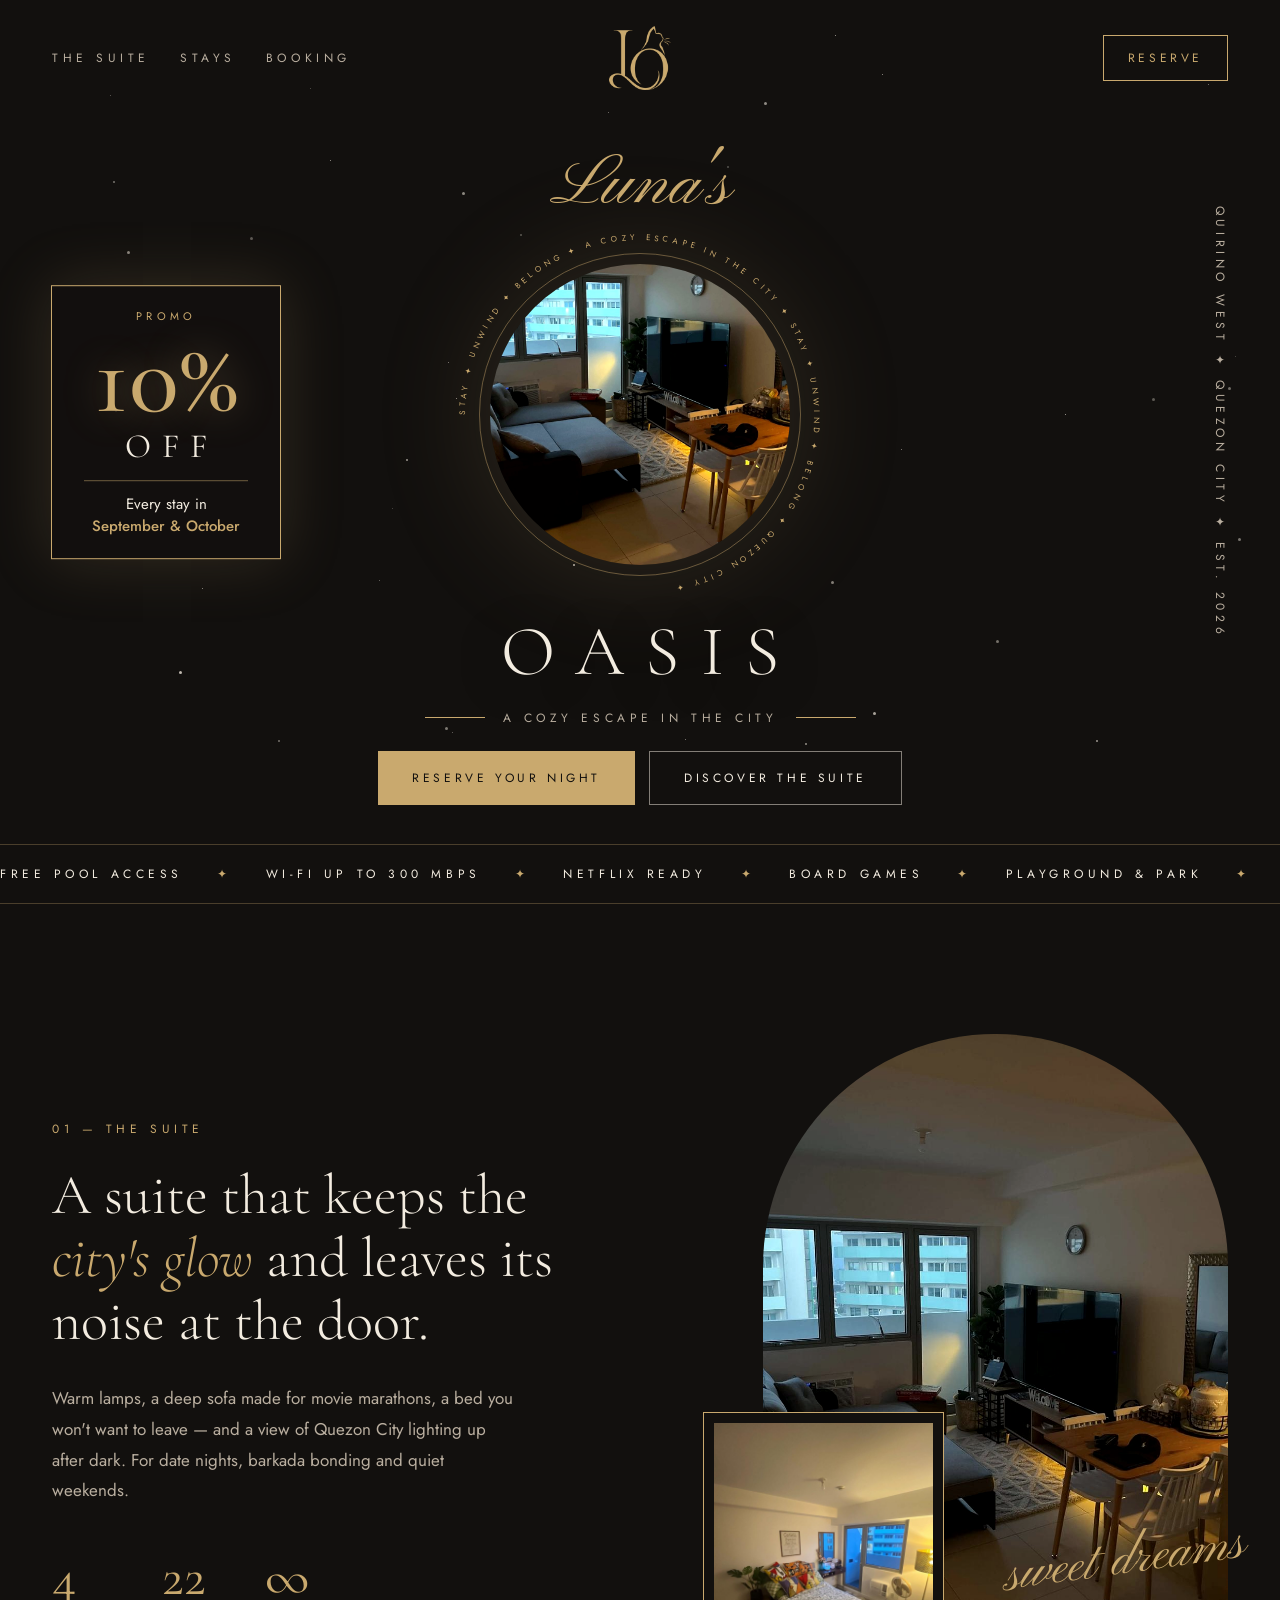
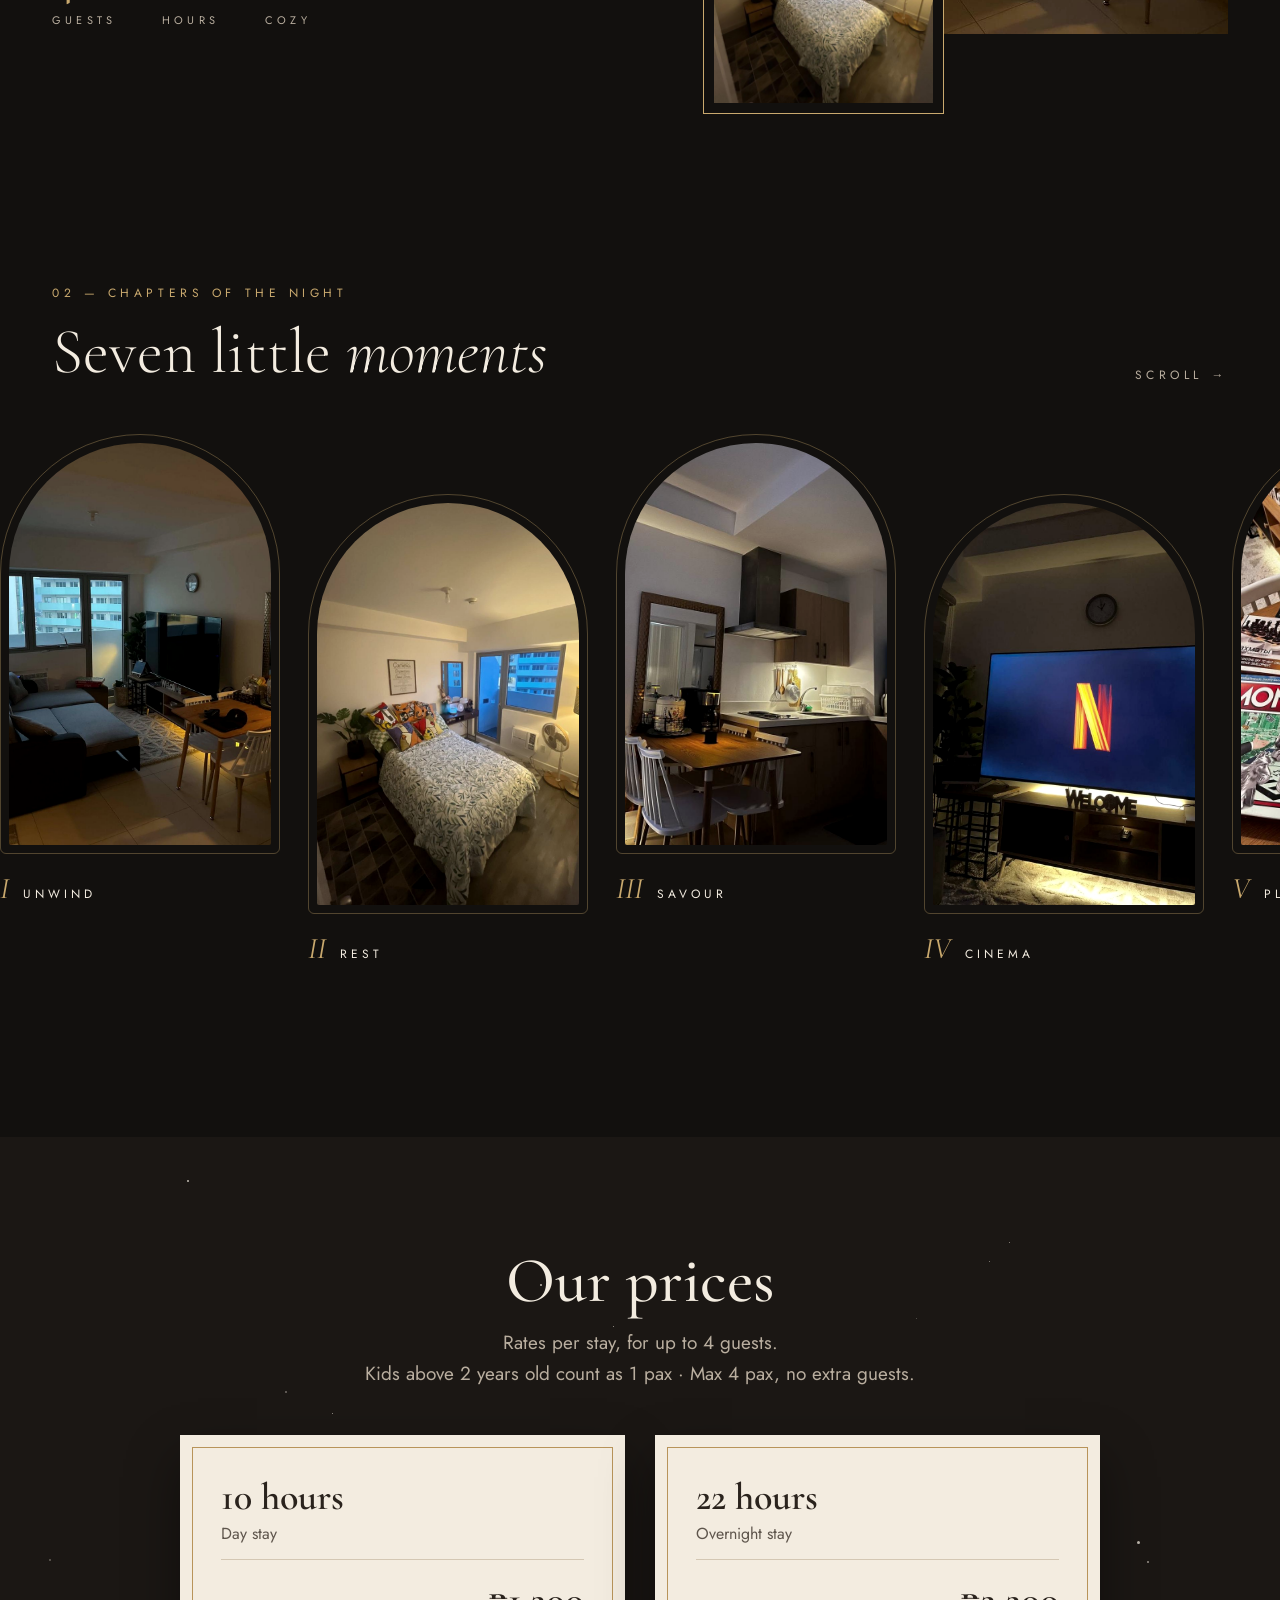
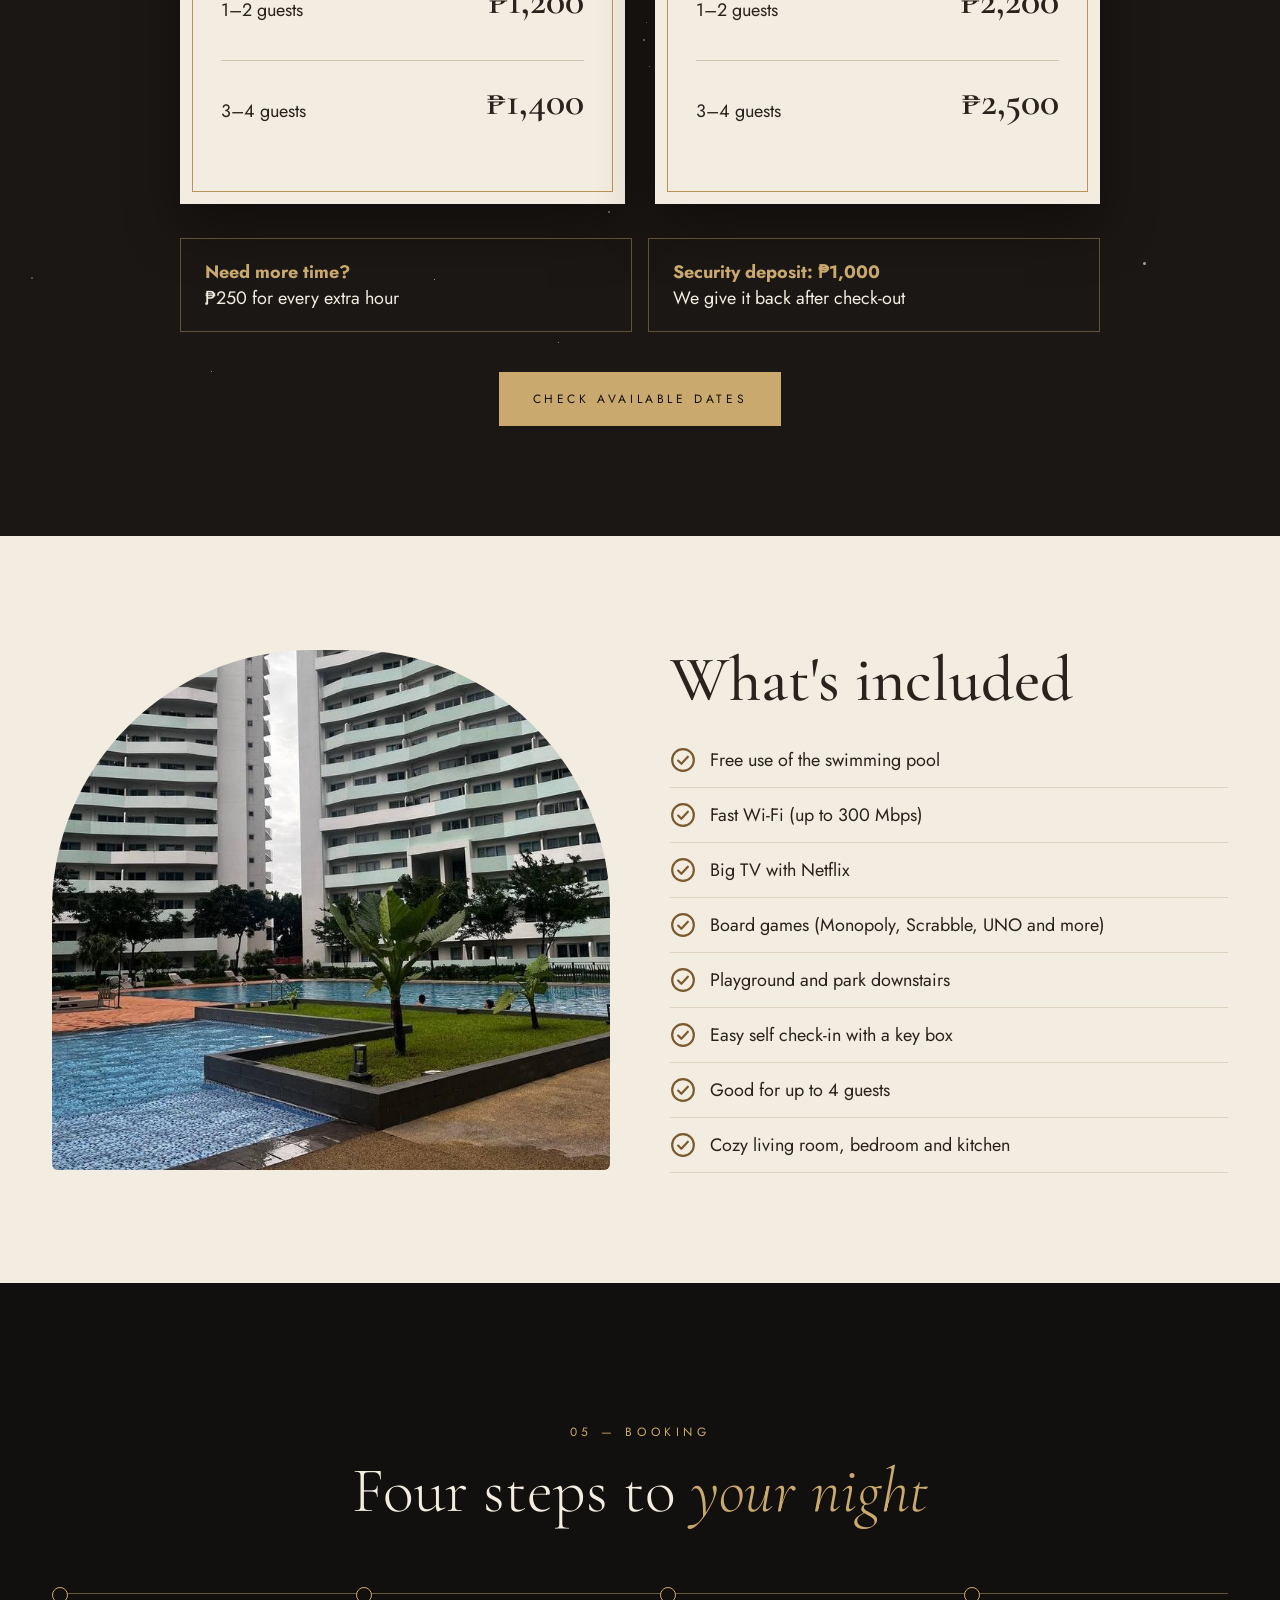
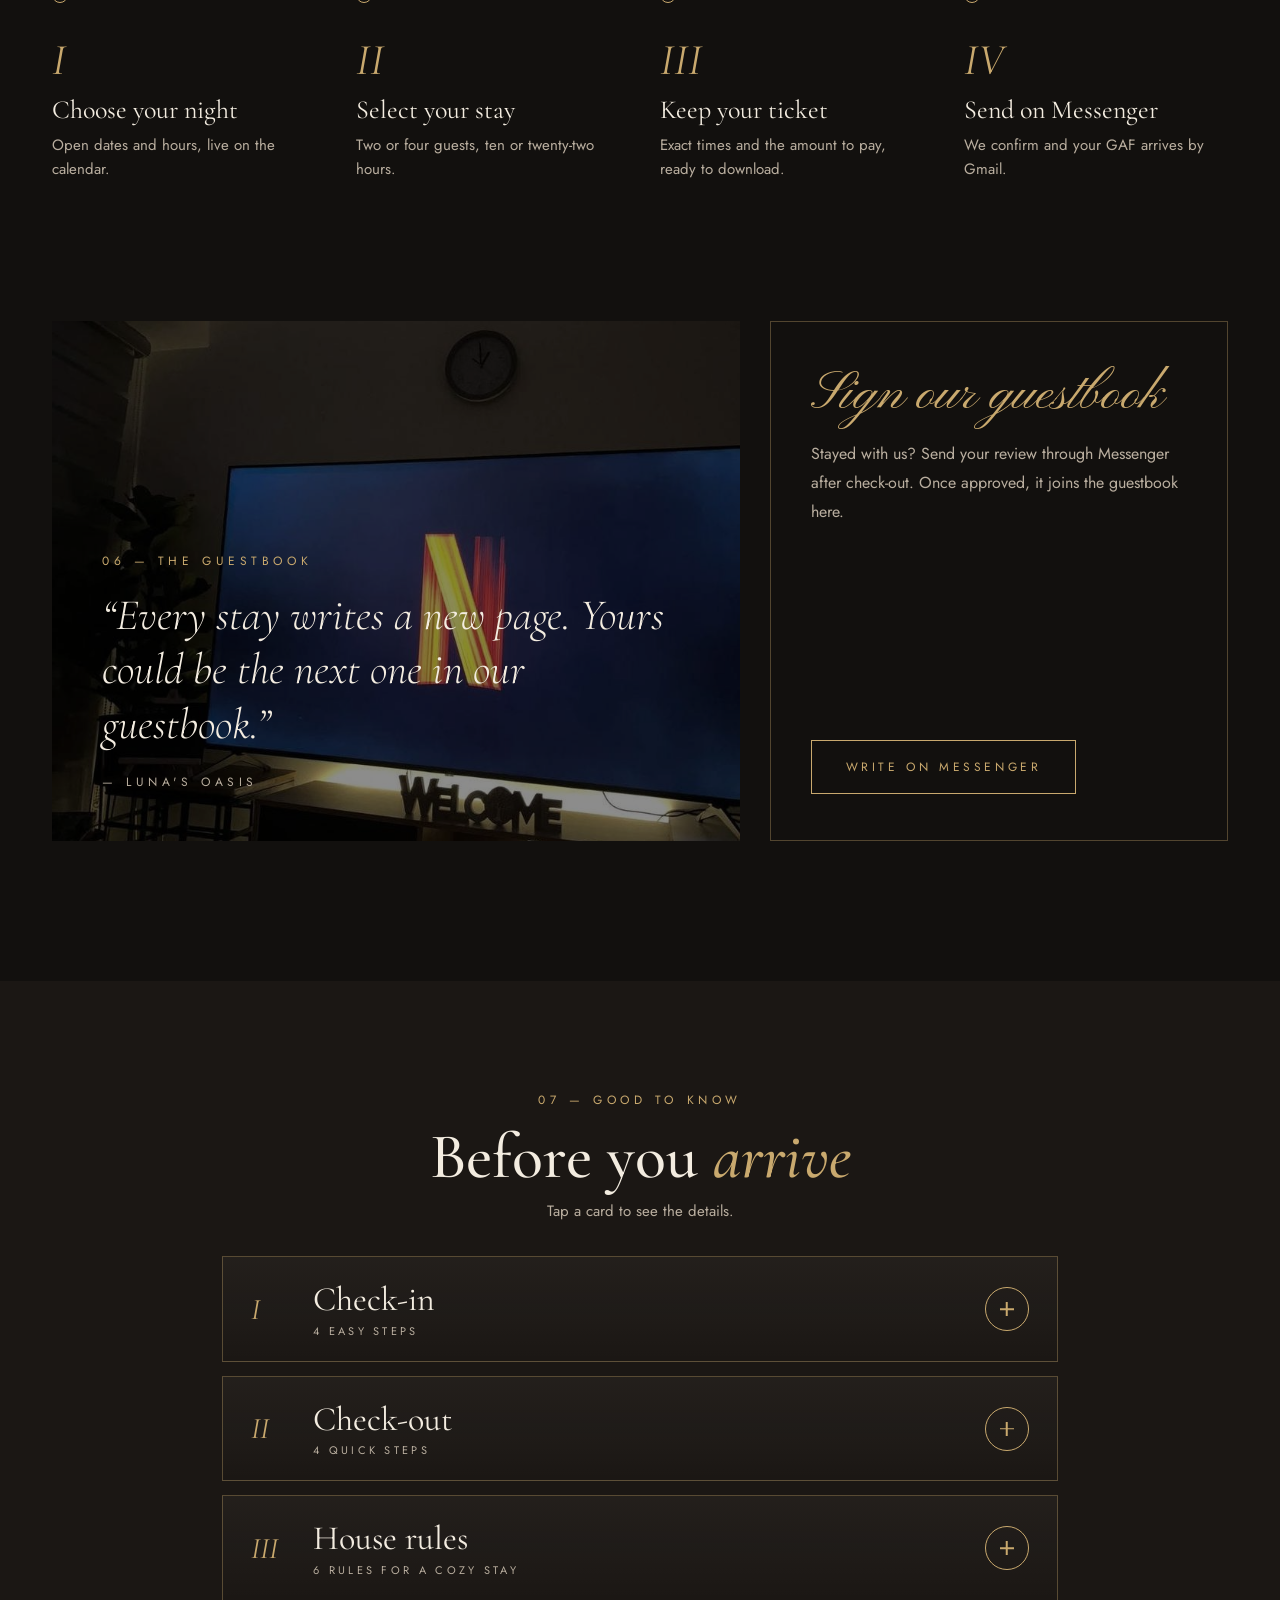
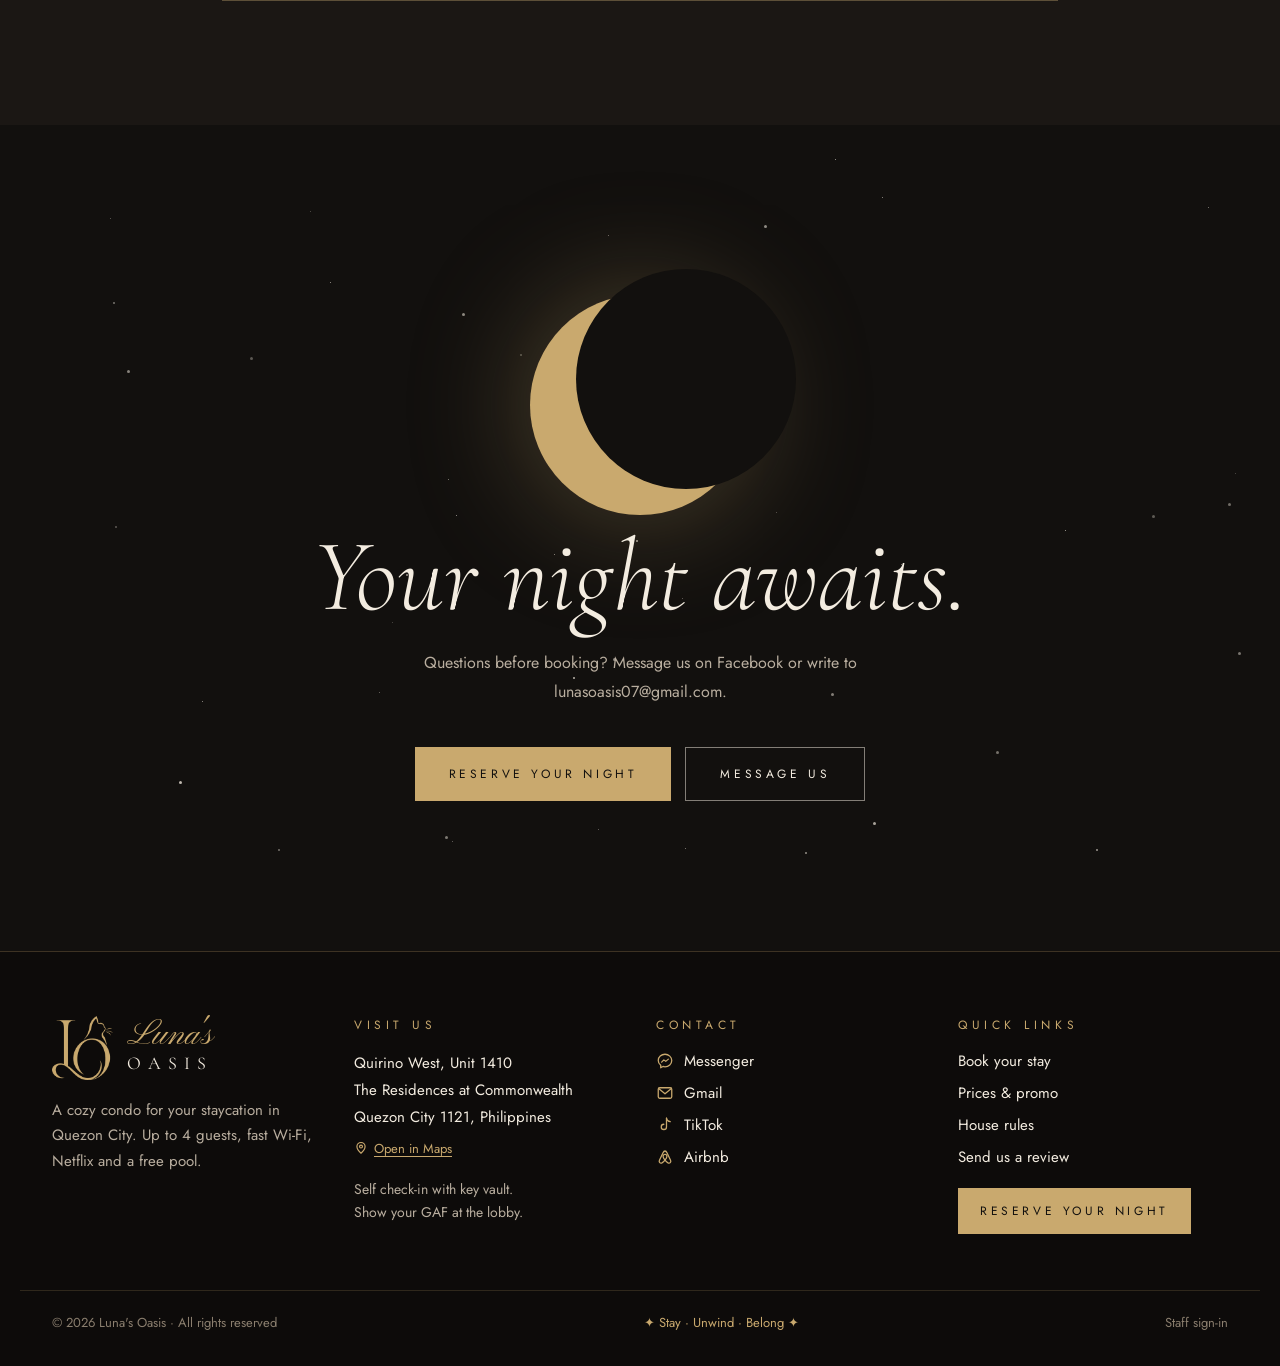
==== commit 8990d6df: "Address opens in Maps" ====
--- a/index.html
+++ b/index.html
@@ -222,7 +222,8 @@
       </div>
       <div>
         <div class="cap" style="color: #C9A96E; margin-bottom: 16px">Visit us</div>
-        <p style="margin: 0; line-height: 1.8; font-size: 15px; color: #F3ECE0">Quirino West, Unit 1410<br>The Residences at Commonwealth<br>Quezon City 1121, Philippines</p>
+        <a id="mapLink" href="https://www.google.com/maps/search/?api=1&amp;query=The+Residences+at+Commonwealth+Quirino+West+Quezon+City" target="_blank" rel="noopener" aria-label="Open the address in Maps" style="display: block; margin: 0; line-height: 1.8; font-size: 15px; color: #F3ECE0; text-decoration: none">Quirino West, Unit 1410<br>The Residences at Commonwealth<br>Quezon City 1121, Philippines<br><span style="display: inline-flex; align-items: center; gap: 6px; margin-top: 6px; font-size: 13px; color: #C9A96E; text-decoration: underline; text-underline-offset: 3px"><svg width="14" height="14" viewBox="0 0 24 24" fill="none" stroke="currentColor" stroke-width="2" stroke-linecap="round" stroke-linejoin="round" aria-hidden="true"><path d="M12 21s-7-6.2-7-11.5a7 7 0 0 1 14 0C19 14.8 12 21 12 21z"></path><circle cx="12" cy="9.5" r="2.5"></circle></svg>Open in Maps</span></a>
+        <script>(function () { var a = document.getElementById('mapLink'); if (a && /iPhone|iPad|iPod|Macintosh/.test(navigator.userAgent) && ('ontouchend' in document || /iPhone|iPad|iPod/.test(navigator.userAgent))) a.href = 'https://maps.apple.com/?q=The+Residences+at+Commonwealth+Quirino+West&address=Commonwealth+Avenue,+Quezon+City,+Philippines'; })();</script>
         <p style="margin: 14px 0 0; font-size: 14px; color: #B9AE9F; line-height: 1.6">Self check-in with key vault.<br>Show your GAF at the lobby.</p>
       </div>
       <div>
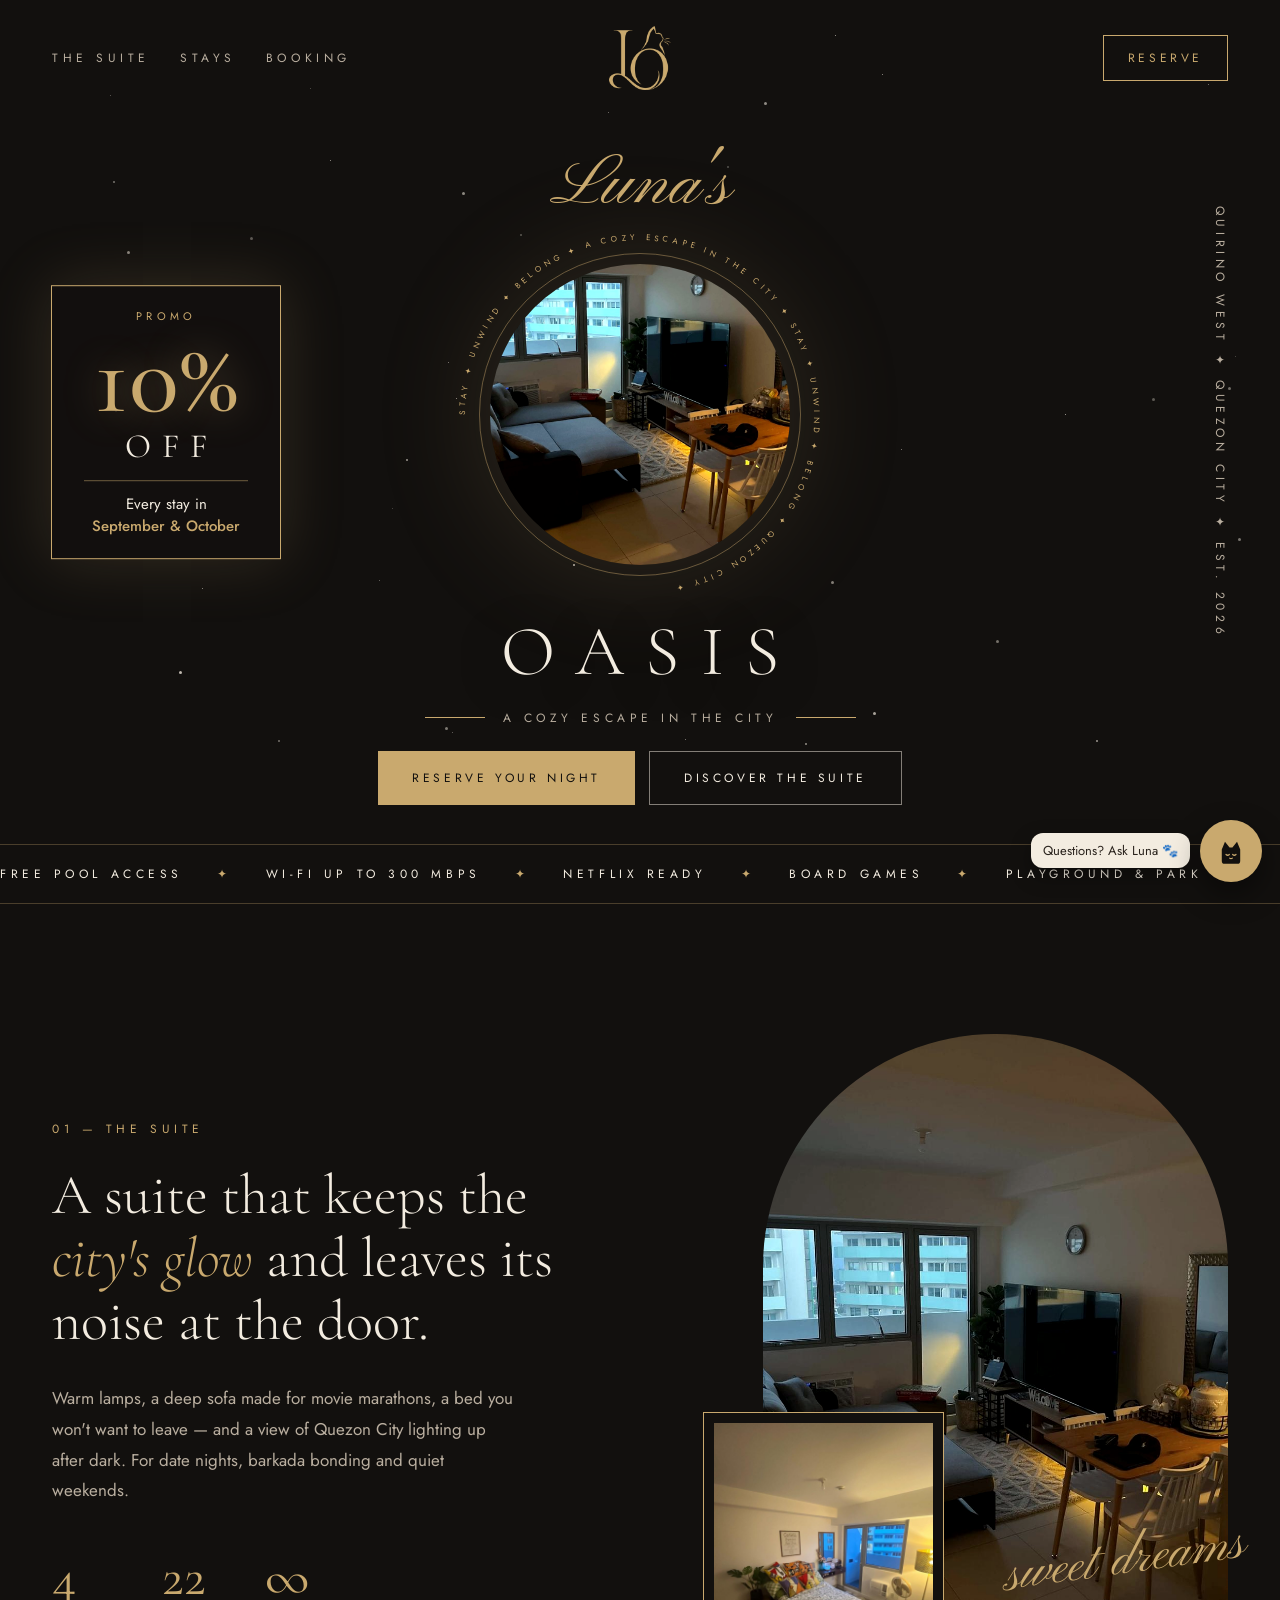
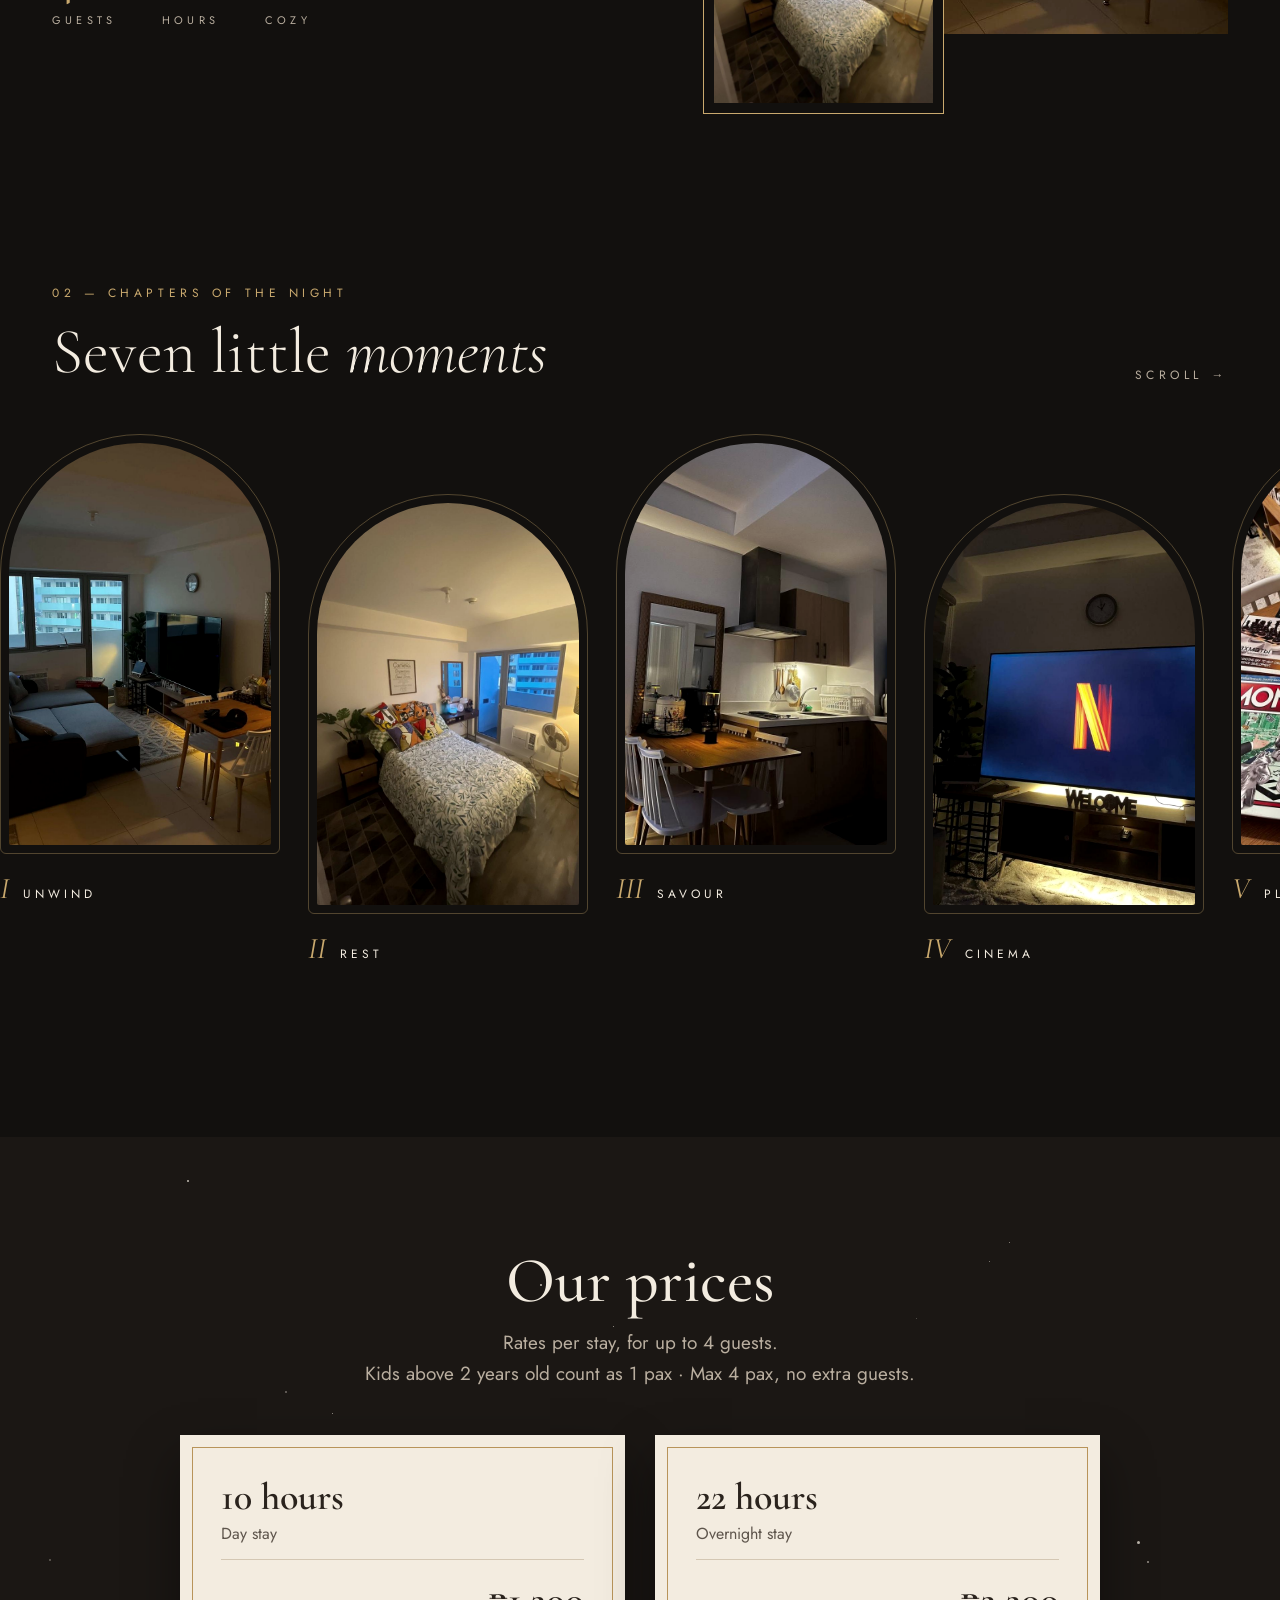
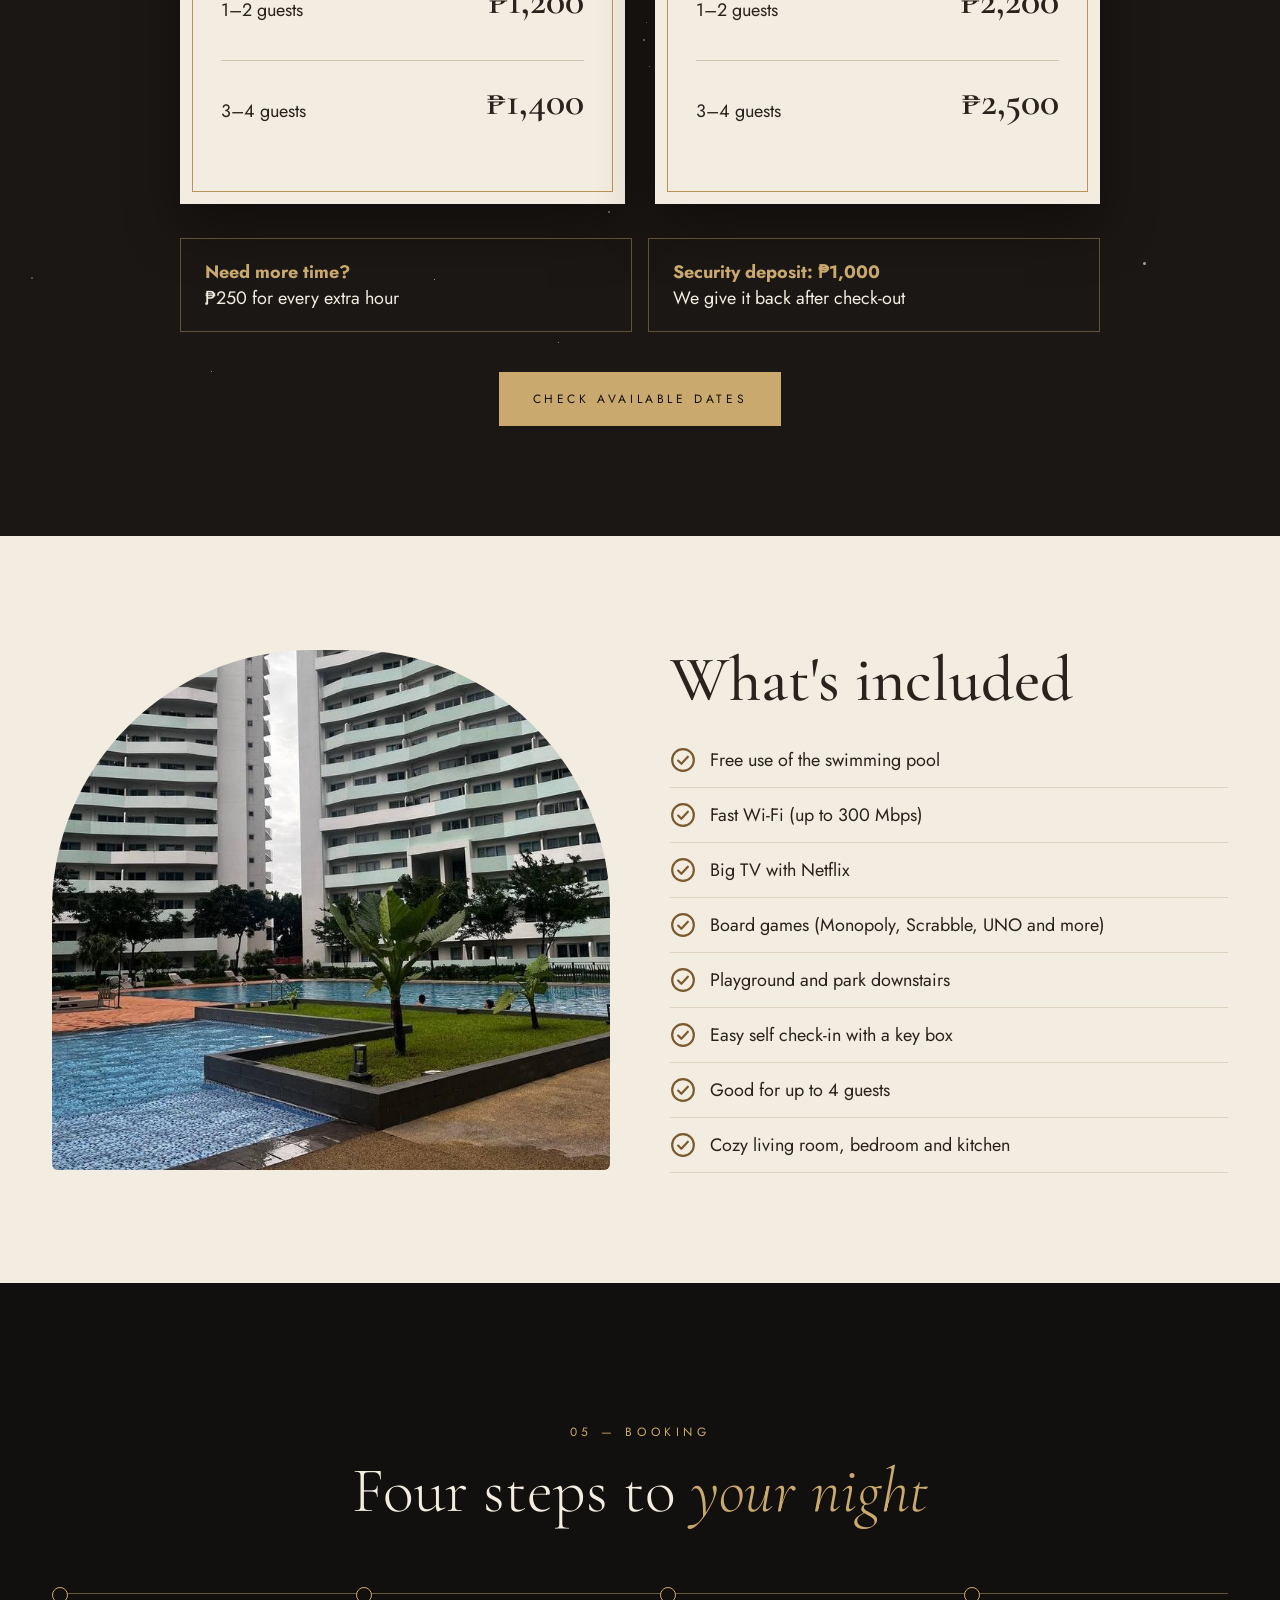
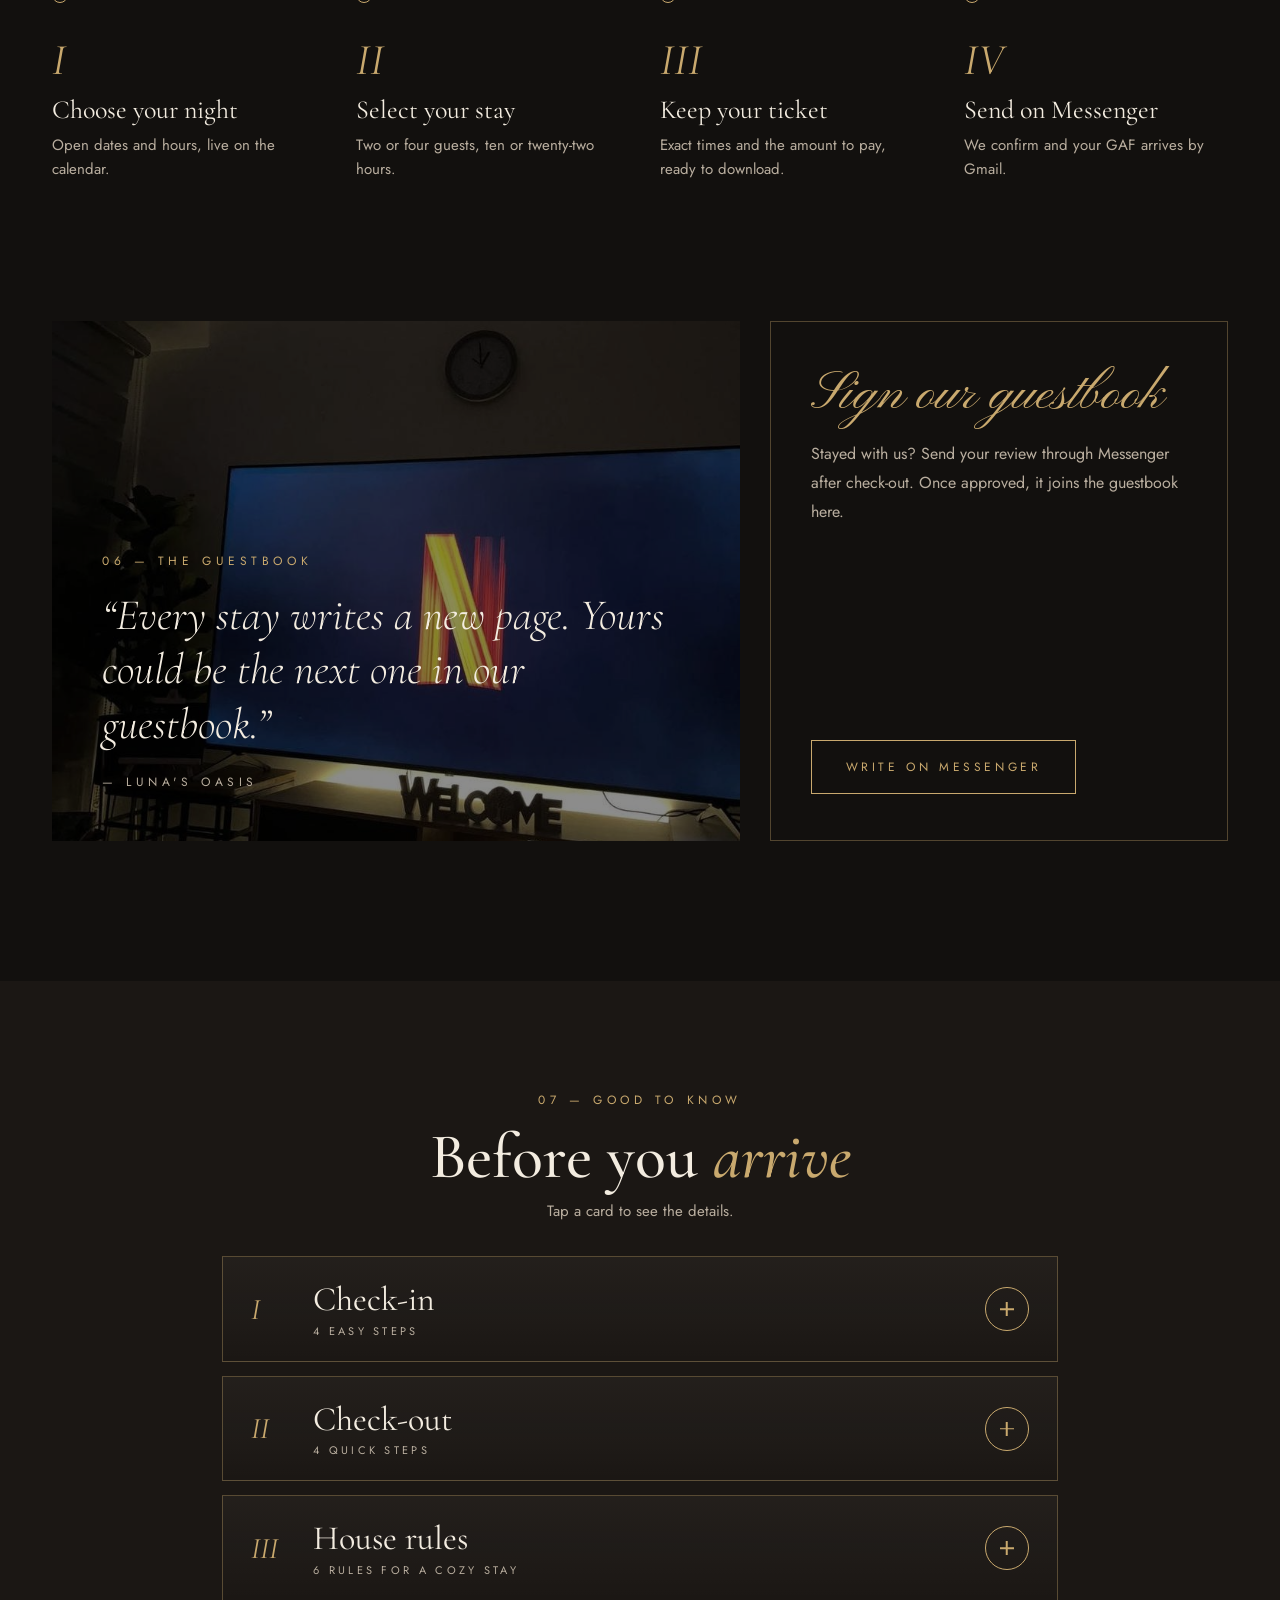
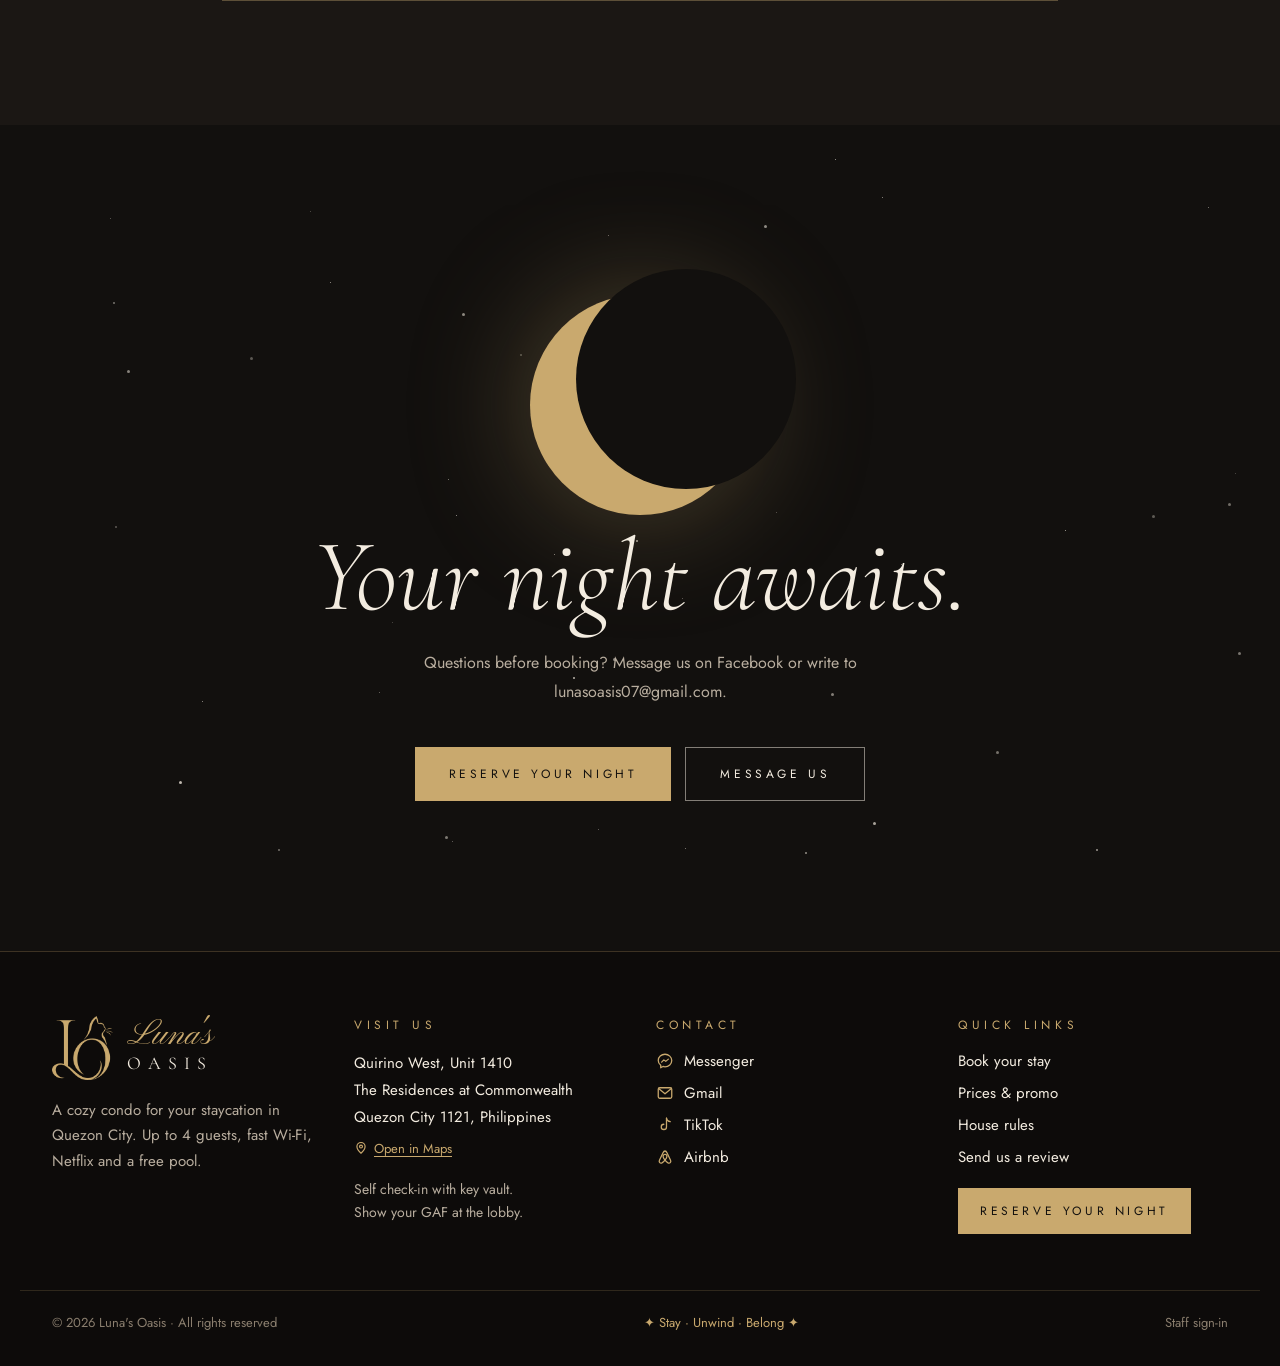
==== commit 15427a67: "Check-in email and chat helper" ====
--- a/index.html
+++ b/index.html
@@ -7,6 +7,12 @@
 <meta name="description" content="Luna's Oasis is a cozy staycation condo at The Residences at Commonwealth, Quezon City. Pool, 300 Mbps Wi-Fi, Netflix and city views. 10-hour and 22-hour stays from ₱1,200.">
 <meta name="theme-color" content="#12100E">
 <link rel="icon" type="image/png" href="assets/img/logo.png">
+<link rel="manifest" href="manifest.webmanifest?v=2">
+<link rel="apple-touch-icon" href="assets/icons/icon-180.png?v=2">
+<meta name="apple-mobile-web-app-capable" content="yes">
+<meta name="mobile-web-app-capable" content="yes">
+<meta name="apple-mobile-web-app-title" content="Luna's Oasis">
+<meta name="apple-mobile-web-app-status-bar-style" content="black">
 <meta property="og:type" content="website">
 <meta property="og:title" content="Luna's Oasis — Staycation Condo in Quezon City">
 <meta property="og:description" content="Pool, Netflix, city views and self check-in. 10-hour and 22-hour stays from ₱1,200.">
@@ -15,6 +21,8 @@
 <link rel="preconnect" href="https://fonts.googleapis.com">
 <link rel="preconnect" href="https://fonts.gstatic.com" crossorigin>
 <link href="https://fonts.googleapis.com/css2?family=Cormorant+Garamond:ital,wght@0,300;0,400;0,500;0,600;1,300;1,400&amp;family=Jost:wght@300;400;500&amp;family=Pinyon+Script&amp;display=swap" rel="stylesheet">
+<style>html{background:#12100E}html.fl body{opacity:0}html.fr body{opacity:1;transition:opacity .3s ease}</style>
+<script>(function () { var d = document.documentElement; if (!document.fonts) return; d.classList.add('fl'); var done = false; function show() { if (done) return; done = true; d.classList.remove('fl'); d.classList.add('fr'); } document.fonts.ready.then(show); setTimeout(show, 1200); })();</script>
 <link rel="stylesheet" href="css/landing.css?v=4">
 </head>
 <body>
@@ -256,5 +264,7 @@
 <script src="js/config.js"></script>
 <script src="js/prices.js" defer></script>
 <script src="js/reviews.js" defer></script>
+<script src="js/faq.js?v=1" defer></script>
+<script src="js/chat.js?v=1" defer></script>
 </body>
 </html>
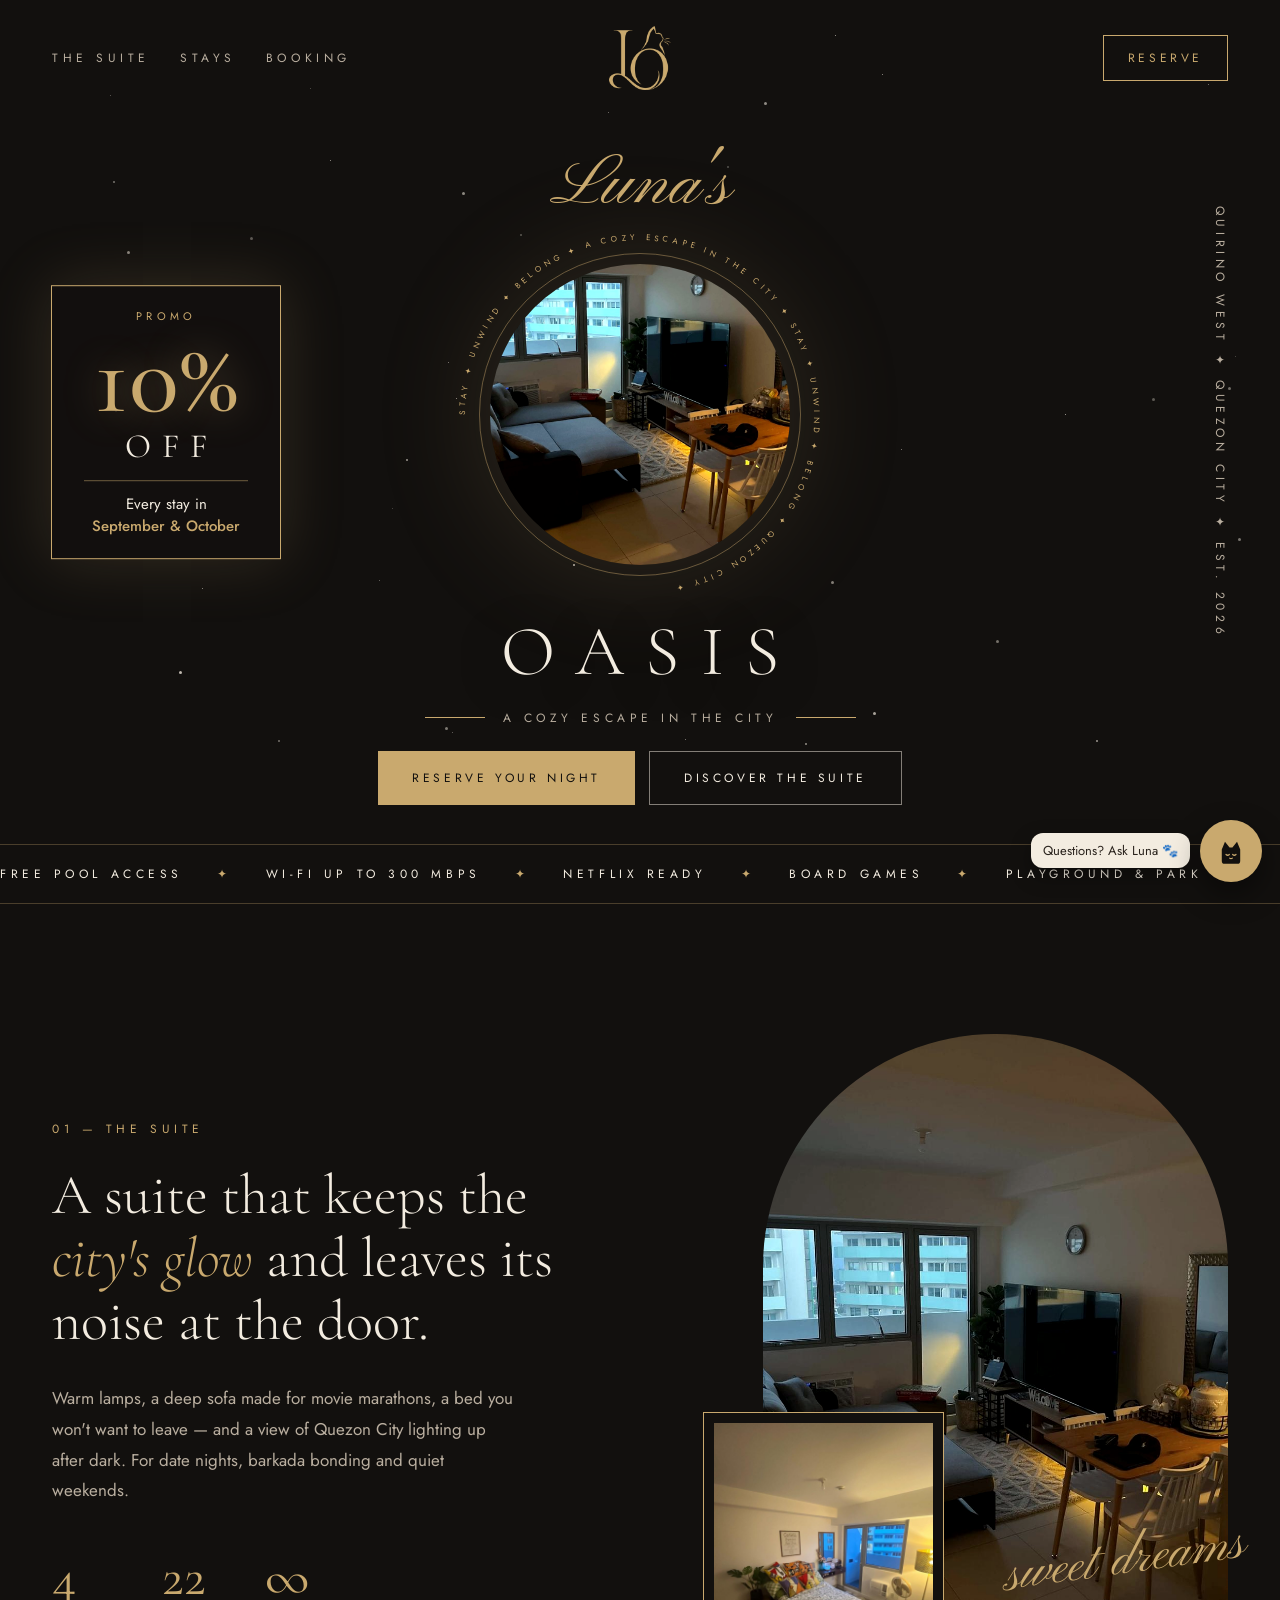
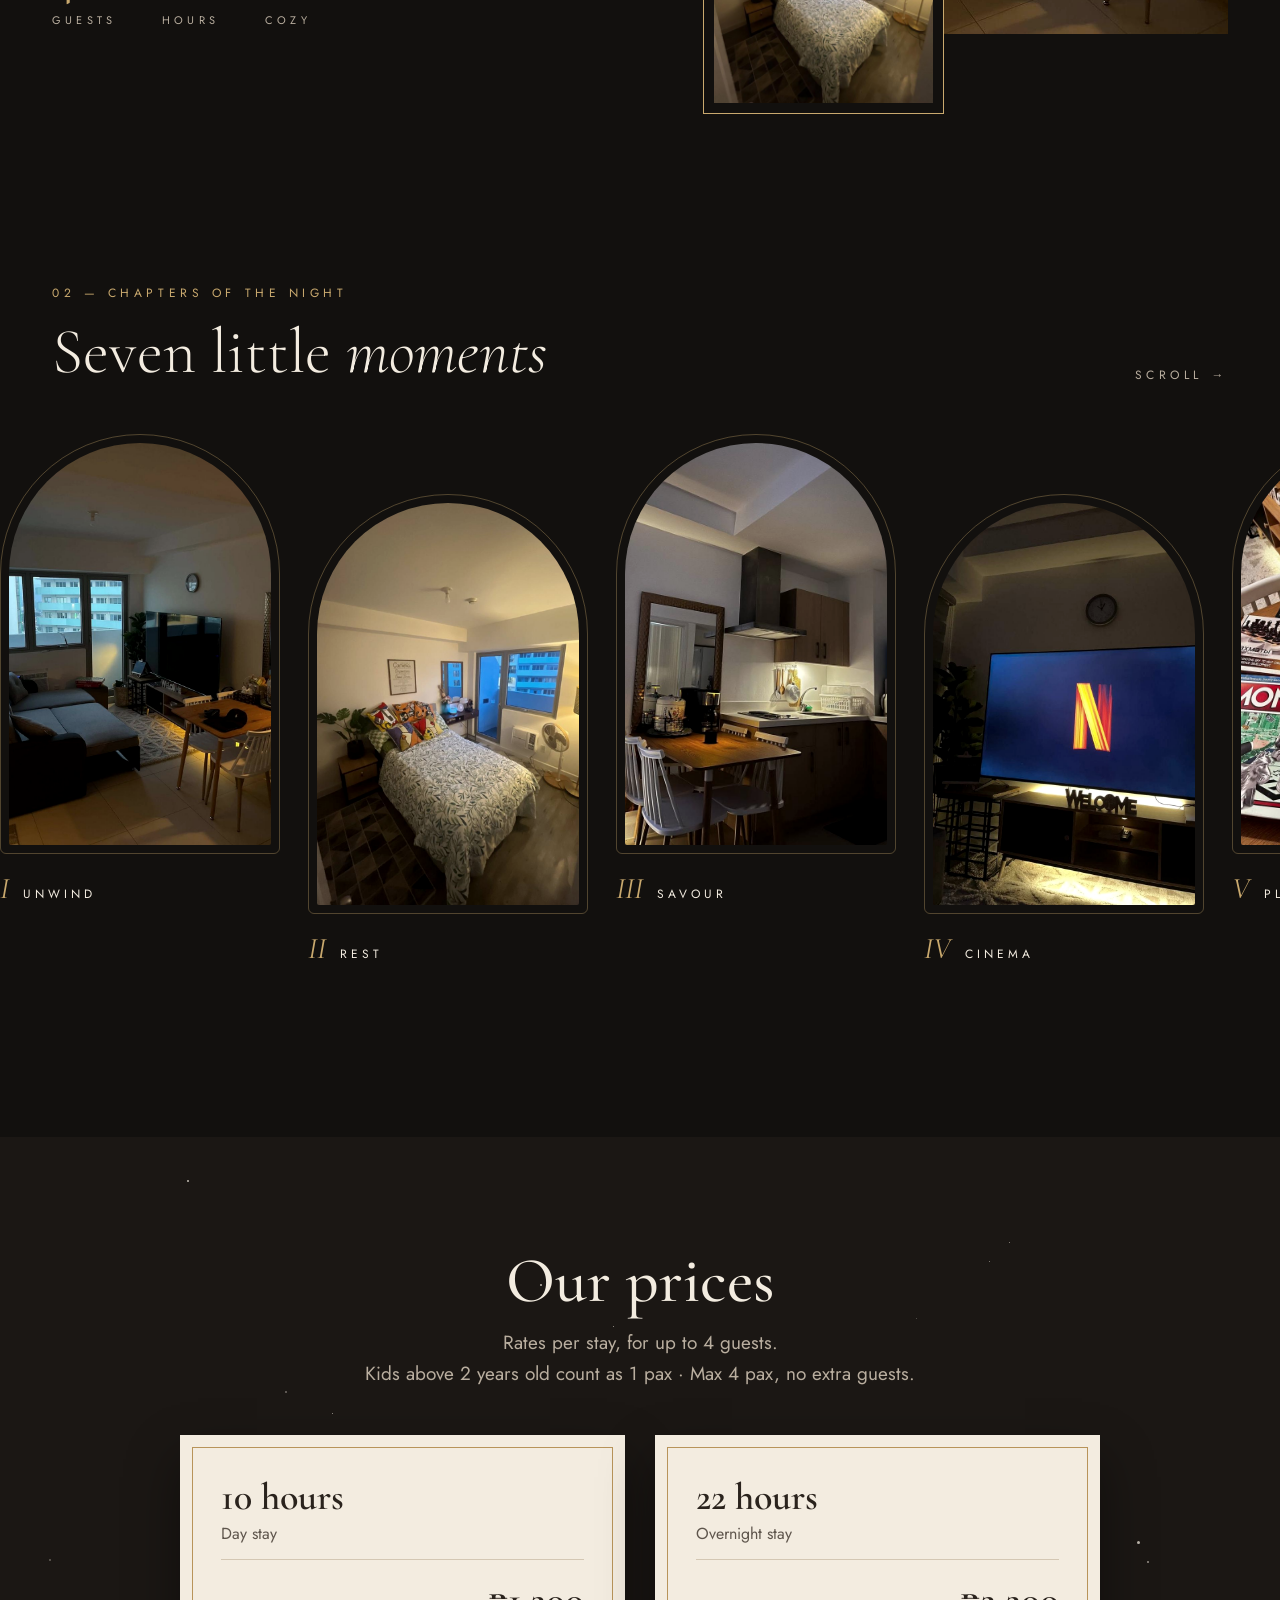
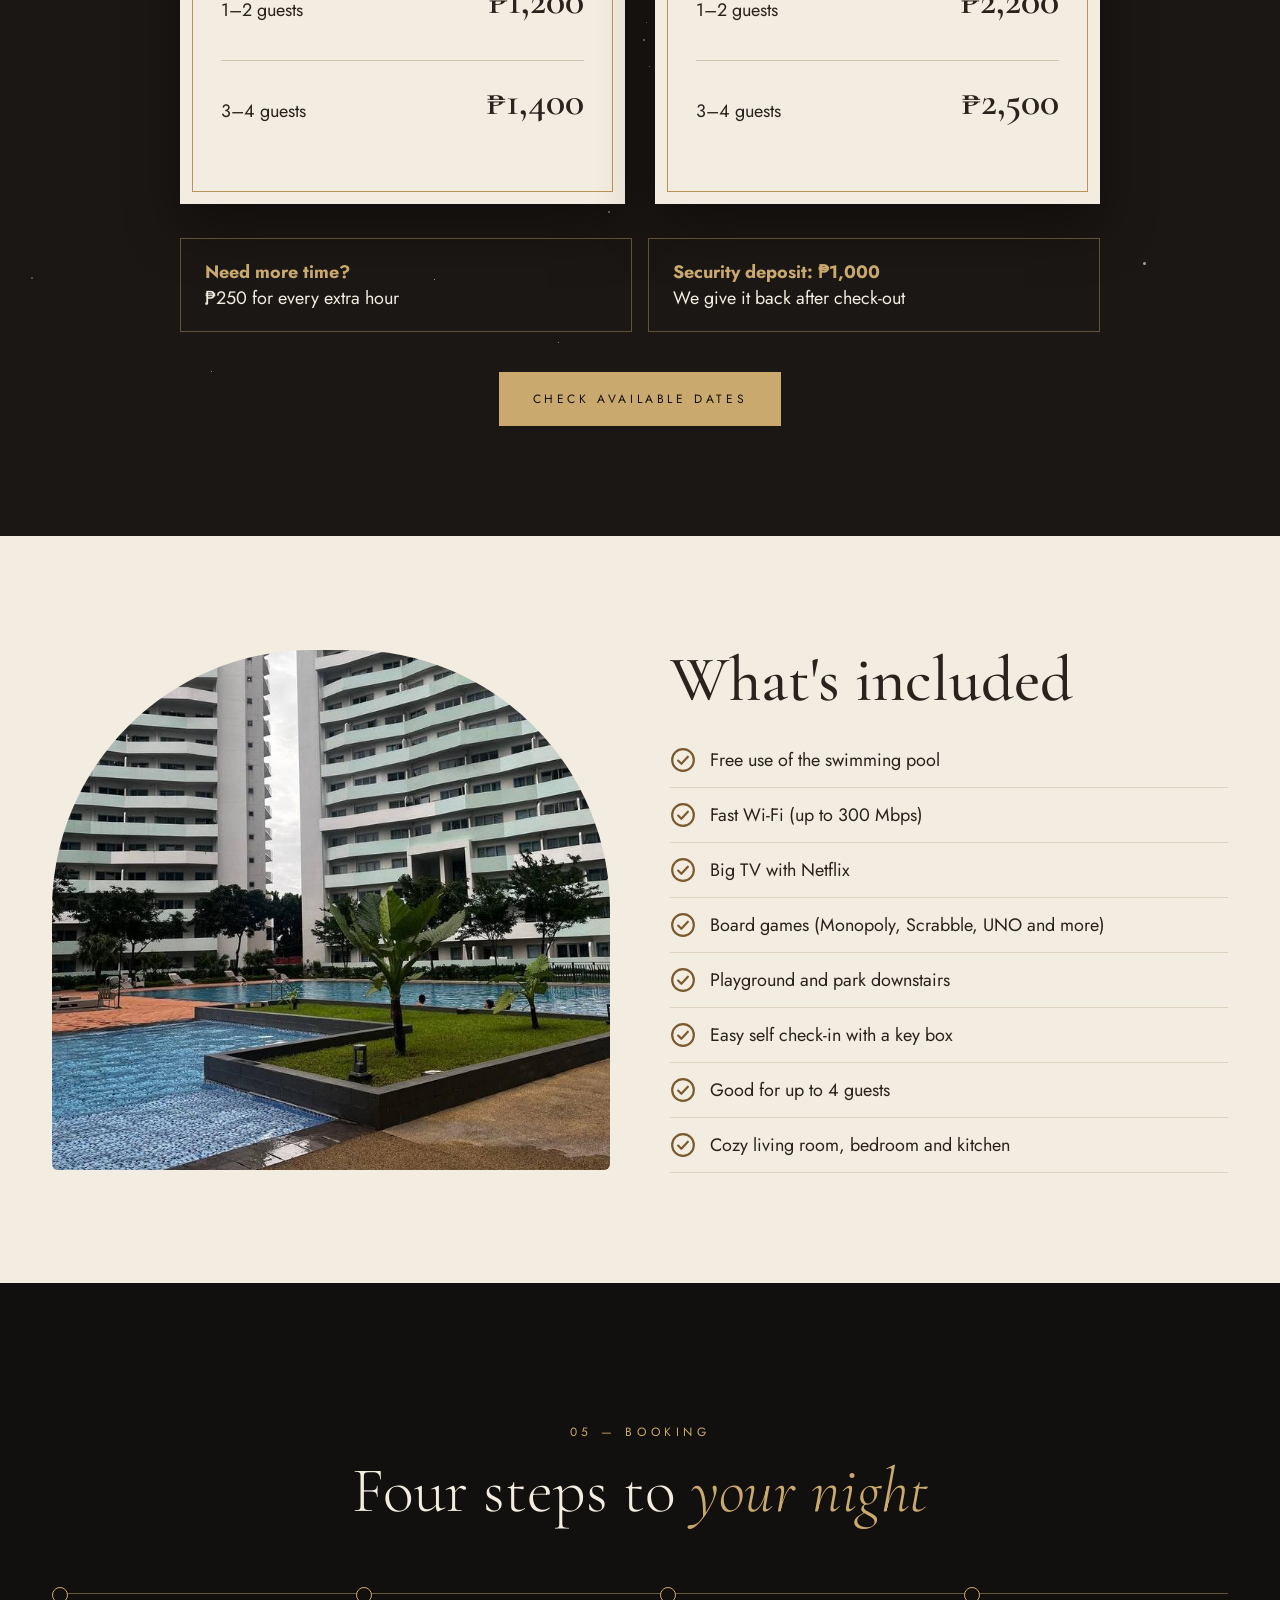
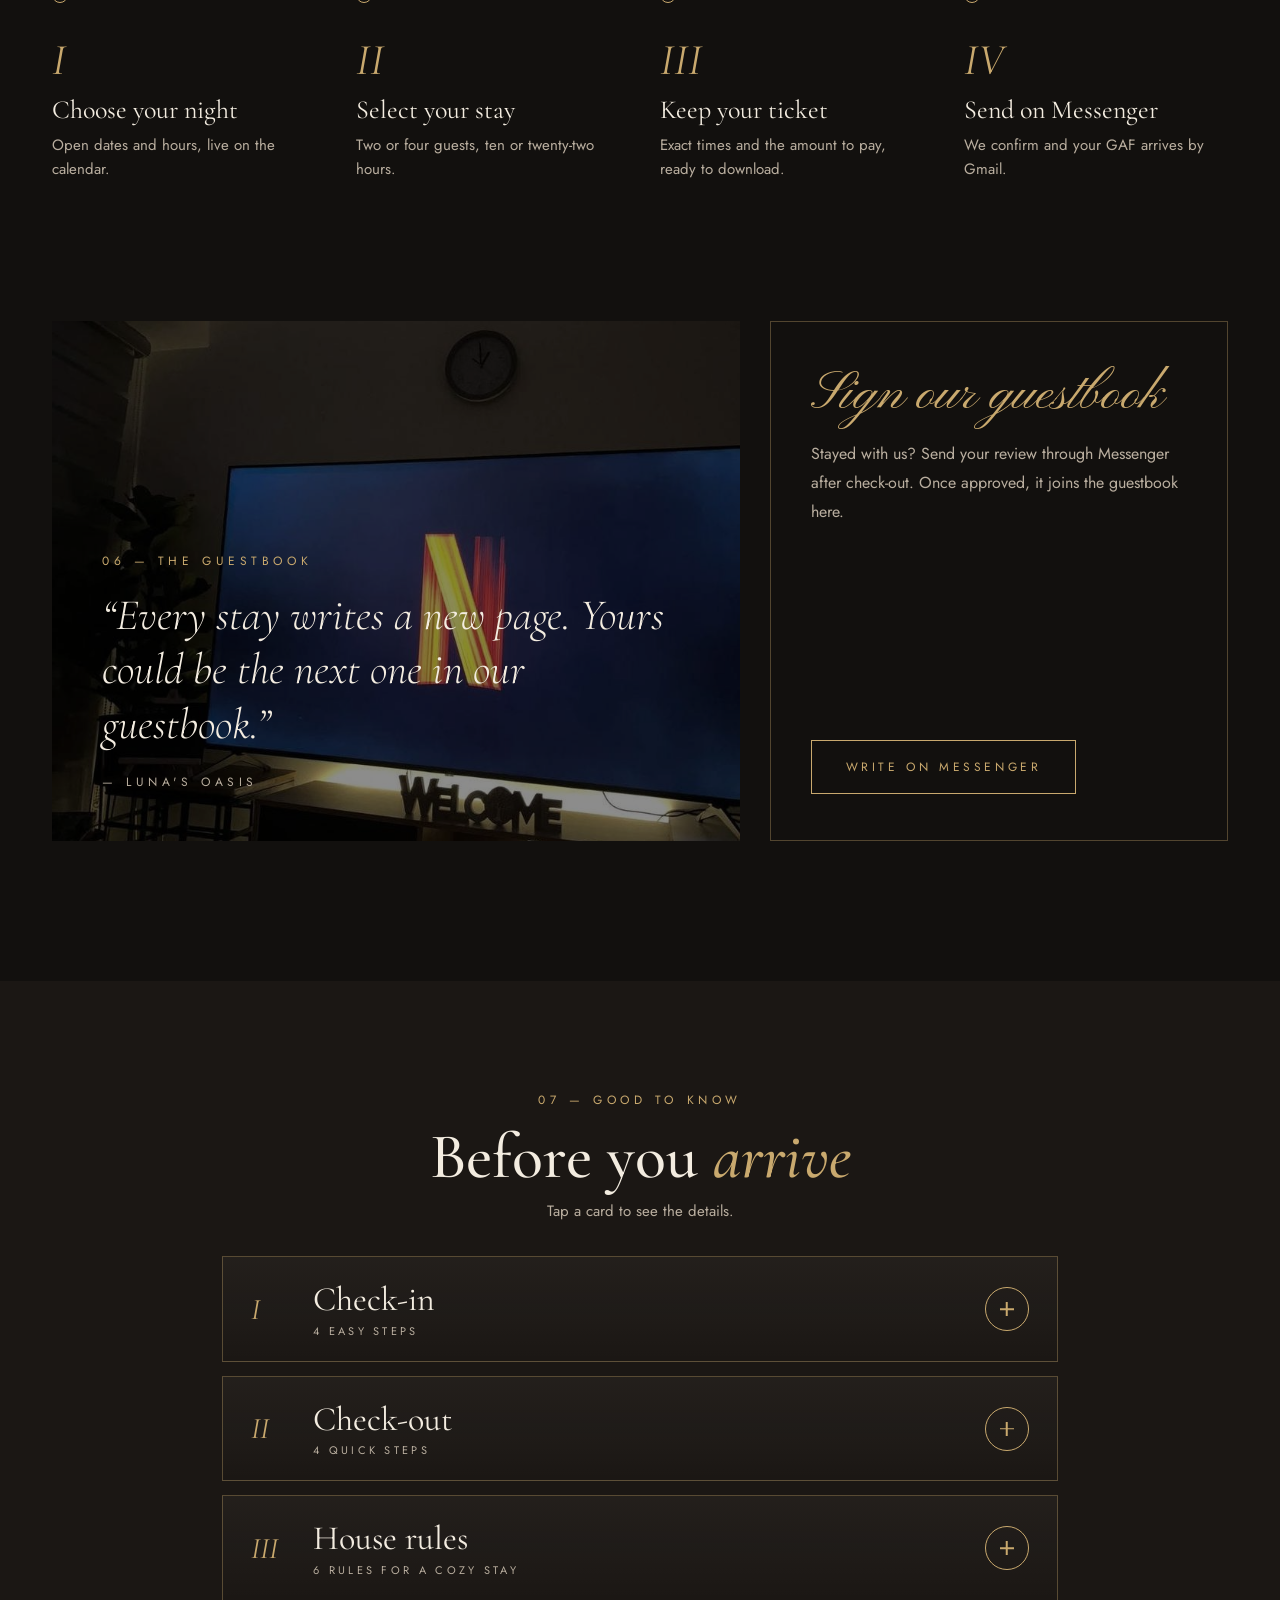
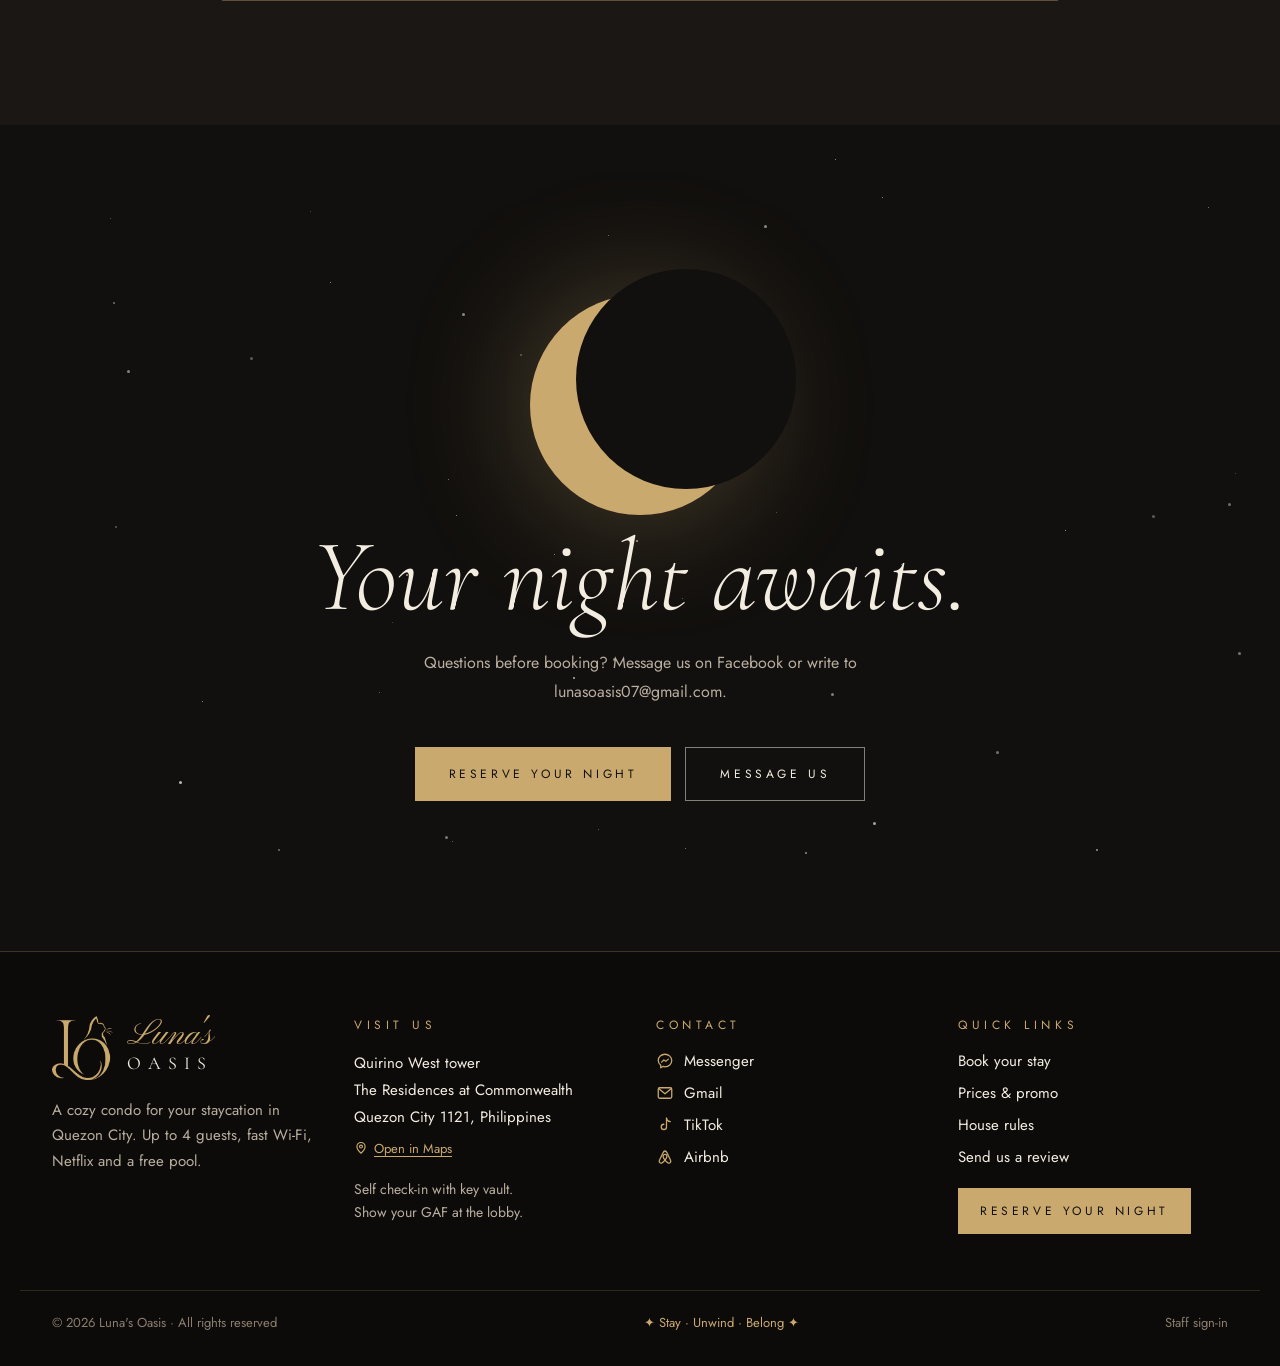
==== commit d46e7710: "Hide unit number on website" ====
--- a/index.html
+++ b/index.html
@@ -230,7 +230,7 @@
       </div>
       <div>
         <div class="cap" style="color: #C9A96E; margin-bottom: 16px">Visit us</div>
-        <a id="mapLink" href="https://www.google.com/maps/search/?api=1&amp;query=The+Residences+at+Commonwealth+Quirino+West+Quezon+City" target="_blank" rel="noopener" aria-label="Open the address in Maps" style="display: block; margin: 0; line-height: 1.8; font-size: 15px; color: #F3ECE0; text-decoration: none">Quirino West, Unit 1410<br>The Residences at Commonwealth<br>Quezon City 1121, Philippines<br><span style="display: inline-flex; align-items: center; gap: 6px; margin-top: 6px; font-size: 13px; color: #C9A96E; text-decoration: underline; text-underline-offset: 3px"><svg width="14" height="14" viewBox="0 0 24 24" fill="none" stroke="currentColor" stroke-width="2" stroke-linecap="round" stroke-linejoin="round" aria-hidden="true"><path d="M12 21s-7-6.2-7-11.5a7 7 0 0 1 14 0C19 14.8 12 21 12 21z"></path><circle cx="12" cy="9.5" r="2.5"></circle></svg>Open in Maps</span></a>
+        <a id="mapLink" href="https://www.google.com/maps/search/?api=1&amp;query=The+Residences+at+Commonwealth+Quirino+West+Quezon+City" target="_blank" rel="noopener" aria-label="Open the address in Maps" style="display: block; margin: 0; line-height: 1.8; font-size: 15px; color: #F3ECE0; text-decoration: none">Quirino West tower<br>The Residences at Commonwealth<br>Quezon City 1121, Philippines<br><span style="display: inline-flex; align-items: center; gap: 6px; margin-top: 6px; font-size: 13px; color: #C9A96E; text-decoration: underline; text-underline-offset: 3px"><svg width="14" height="14" viewBox="0 0 24 24" fill="none" stroke="currentColor" stroke-width="2" stroke-linecap="round" stroke-linejoin="round" aria-hidden="true"><path d="M12 21s-7-6.2-7-11.5a7 7 0 0 1 14 0C19 14.8 12 21 12 21z"></path><circle cx="12" cy="9.5" r="2.5"></circle></svg>Open in Maps</span></a>
         <script>(function () { var a = document.getElementById('mapLink'); if (a && /iPhone|iPad|iPod|Macintosh/.test(navigator.userAgent) && ('ontouchend' in document || /iPhone|iPad|iPod/.test(navigator.userAgent))) a.href = 'https://maps.apple.com/?q=The+Residences+at+Commonwealth+Quirino+West&address=Commonwealth+Avenue,+Quezon+City,+Philippines'; })();</script>
         <p style="margin: 14px 0 0; font-size: 14px; color: #B9AE9F; line-height: 1.6">Self check-in with key vault.<br>Show your GAF at the lobby.</p>
       </div>
@@ -264,7 +264,7 @@
 <script src="js/config.js"></script>
 <script src="js/prices.js" defer></script>
 <script src="js/reviews.js" defer></script>
-<script src="js/faq.js?v=1" defer></script>
-<script src="js/chat.js?v=1" defer></script>
+<script src="js/faq.js?v=3" defer></script>
+<script src="js/chat.js?v=2" defer></script>
 </body>
 </html>
